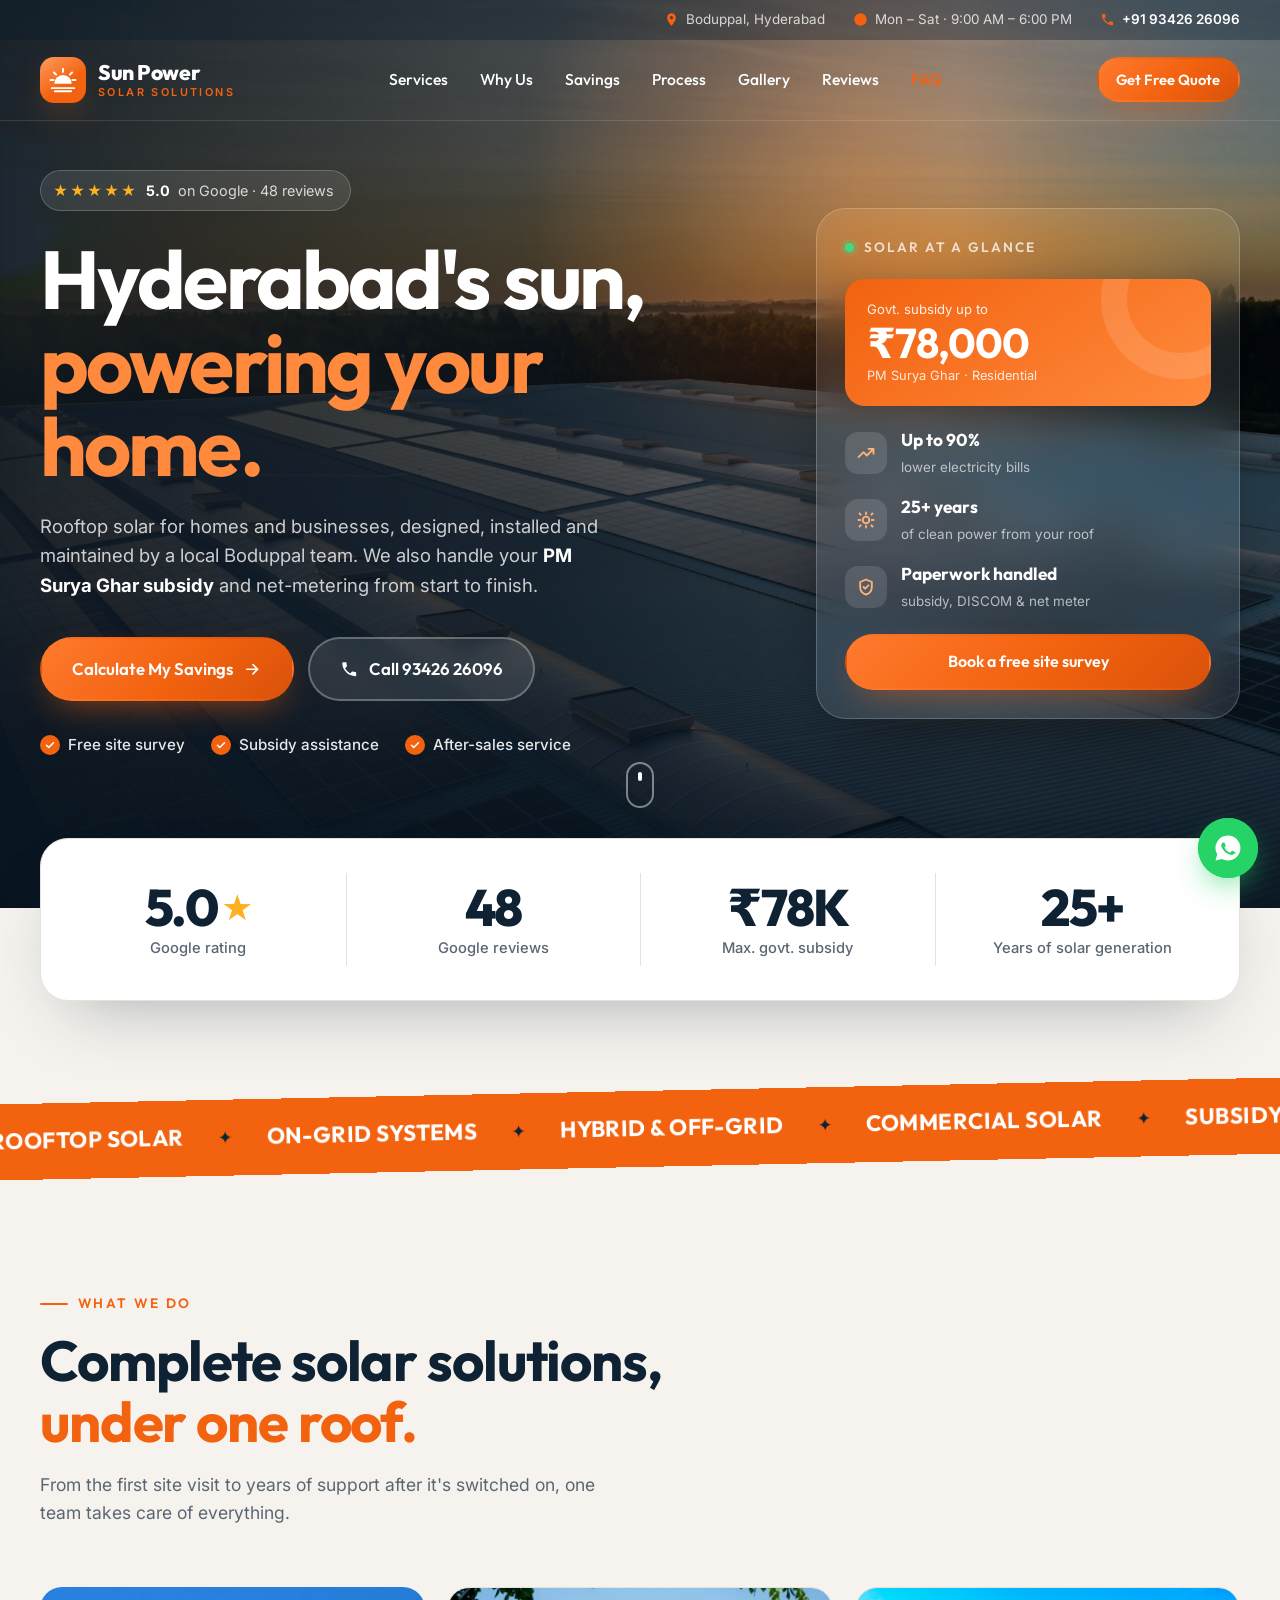
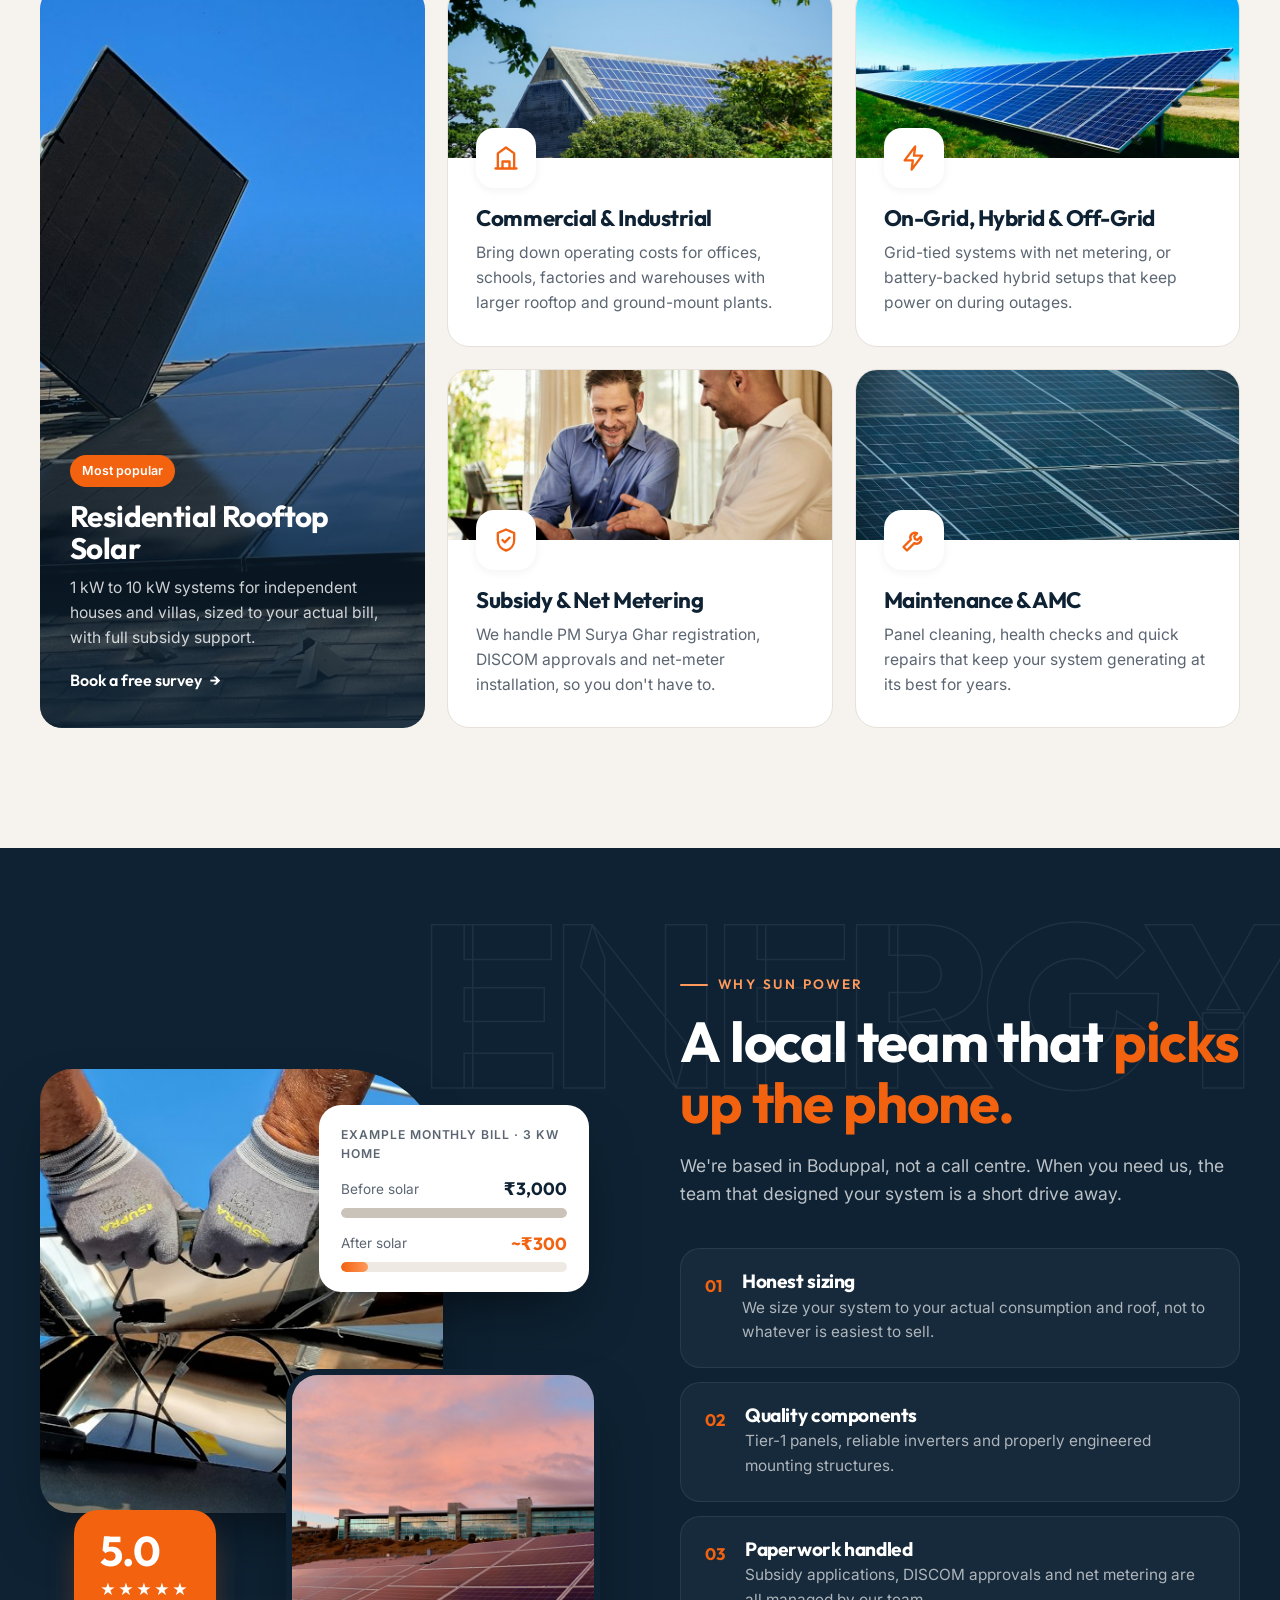
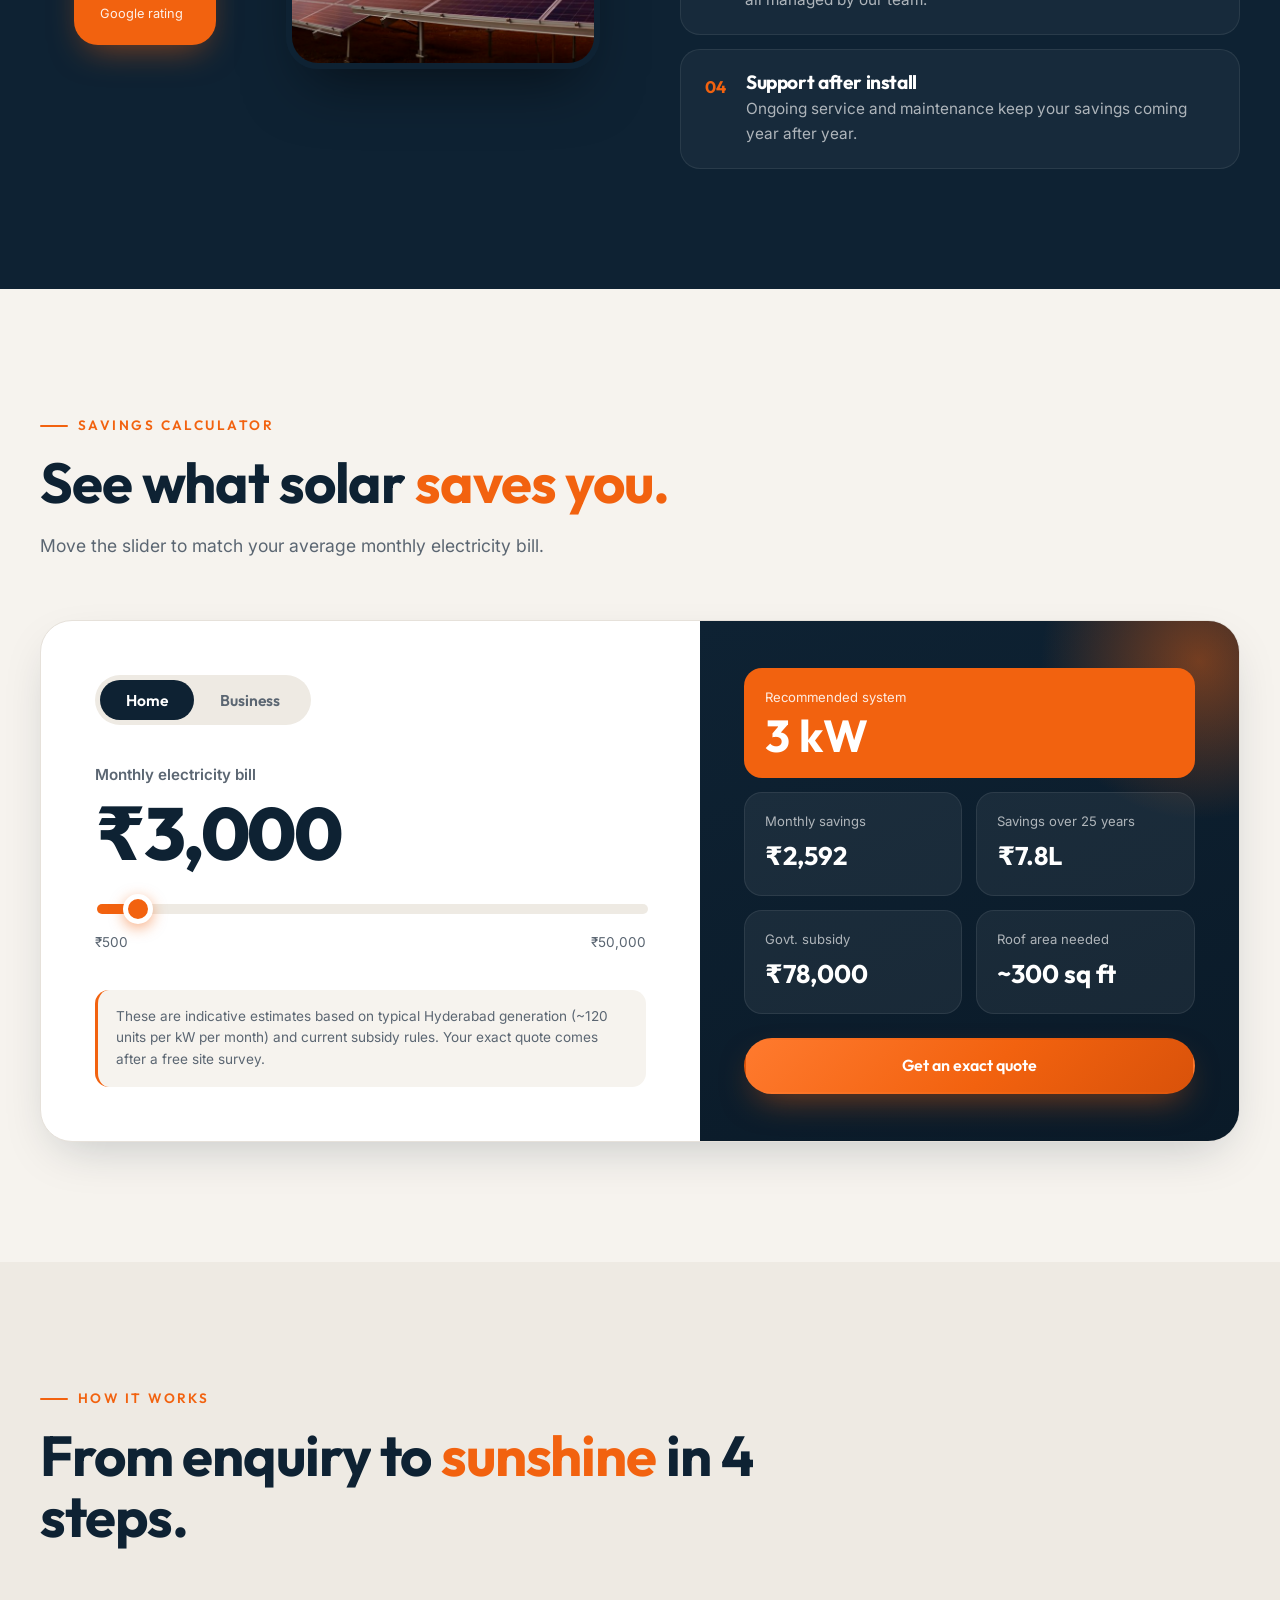
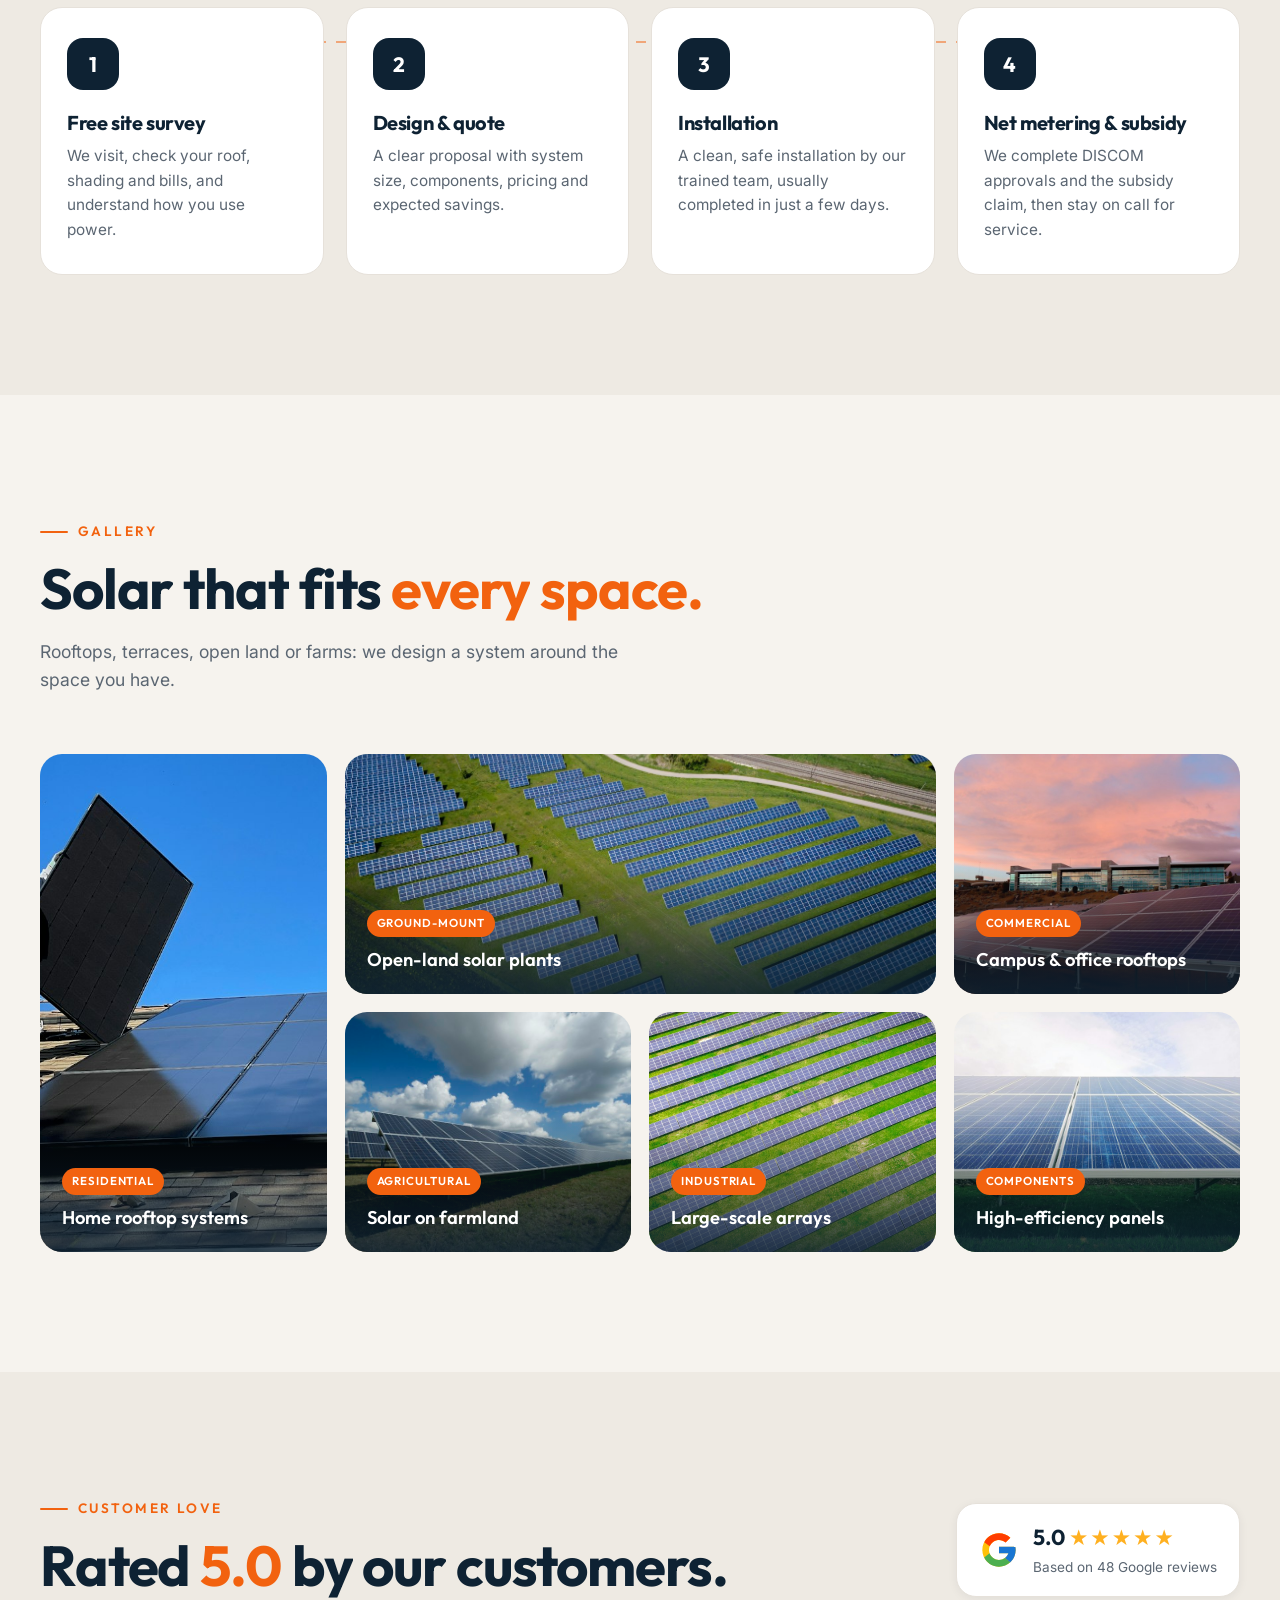
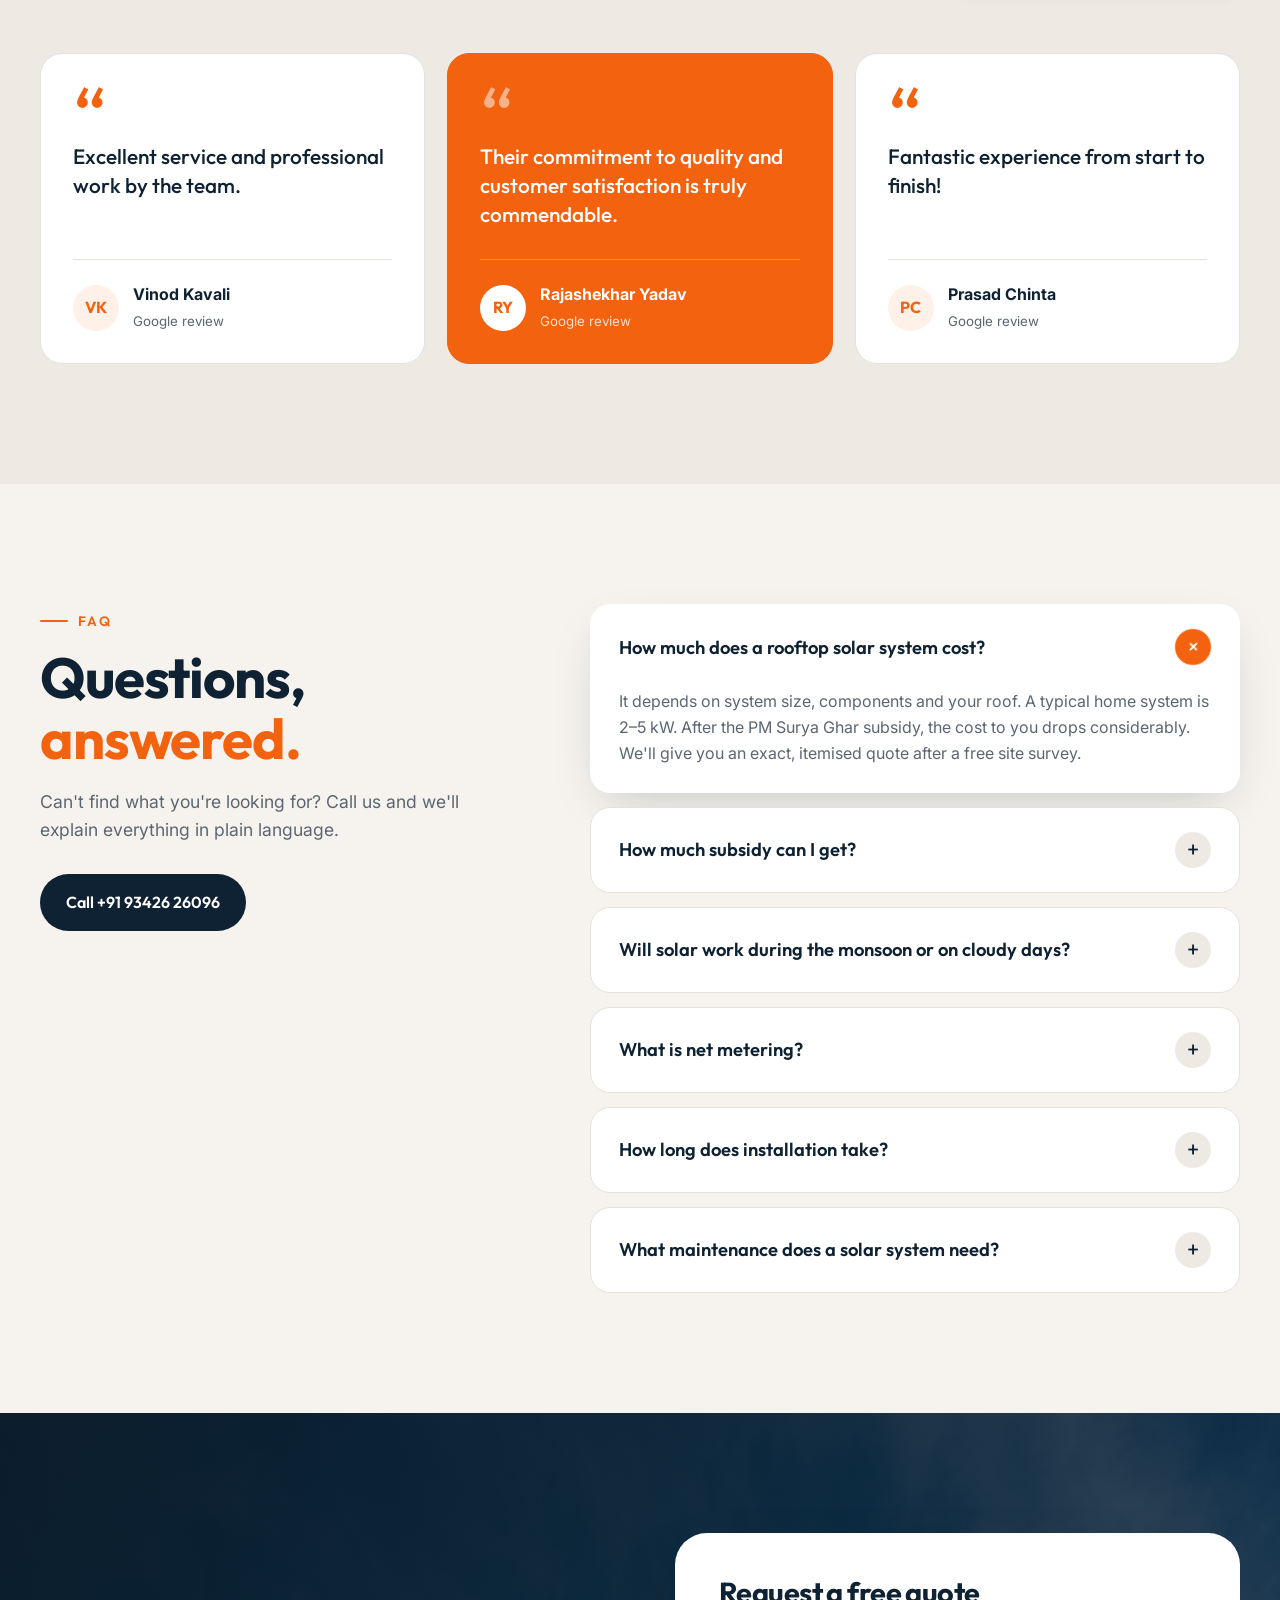
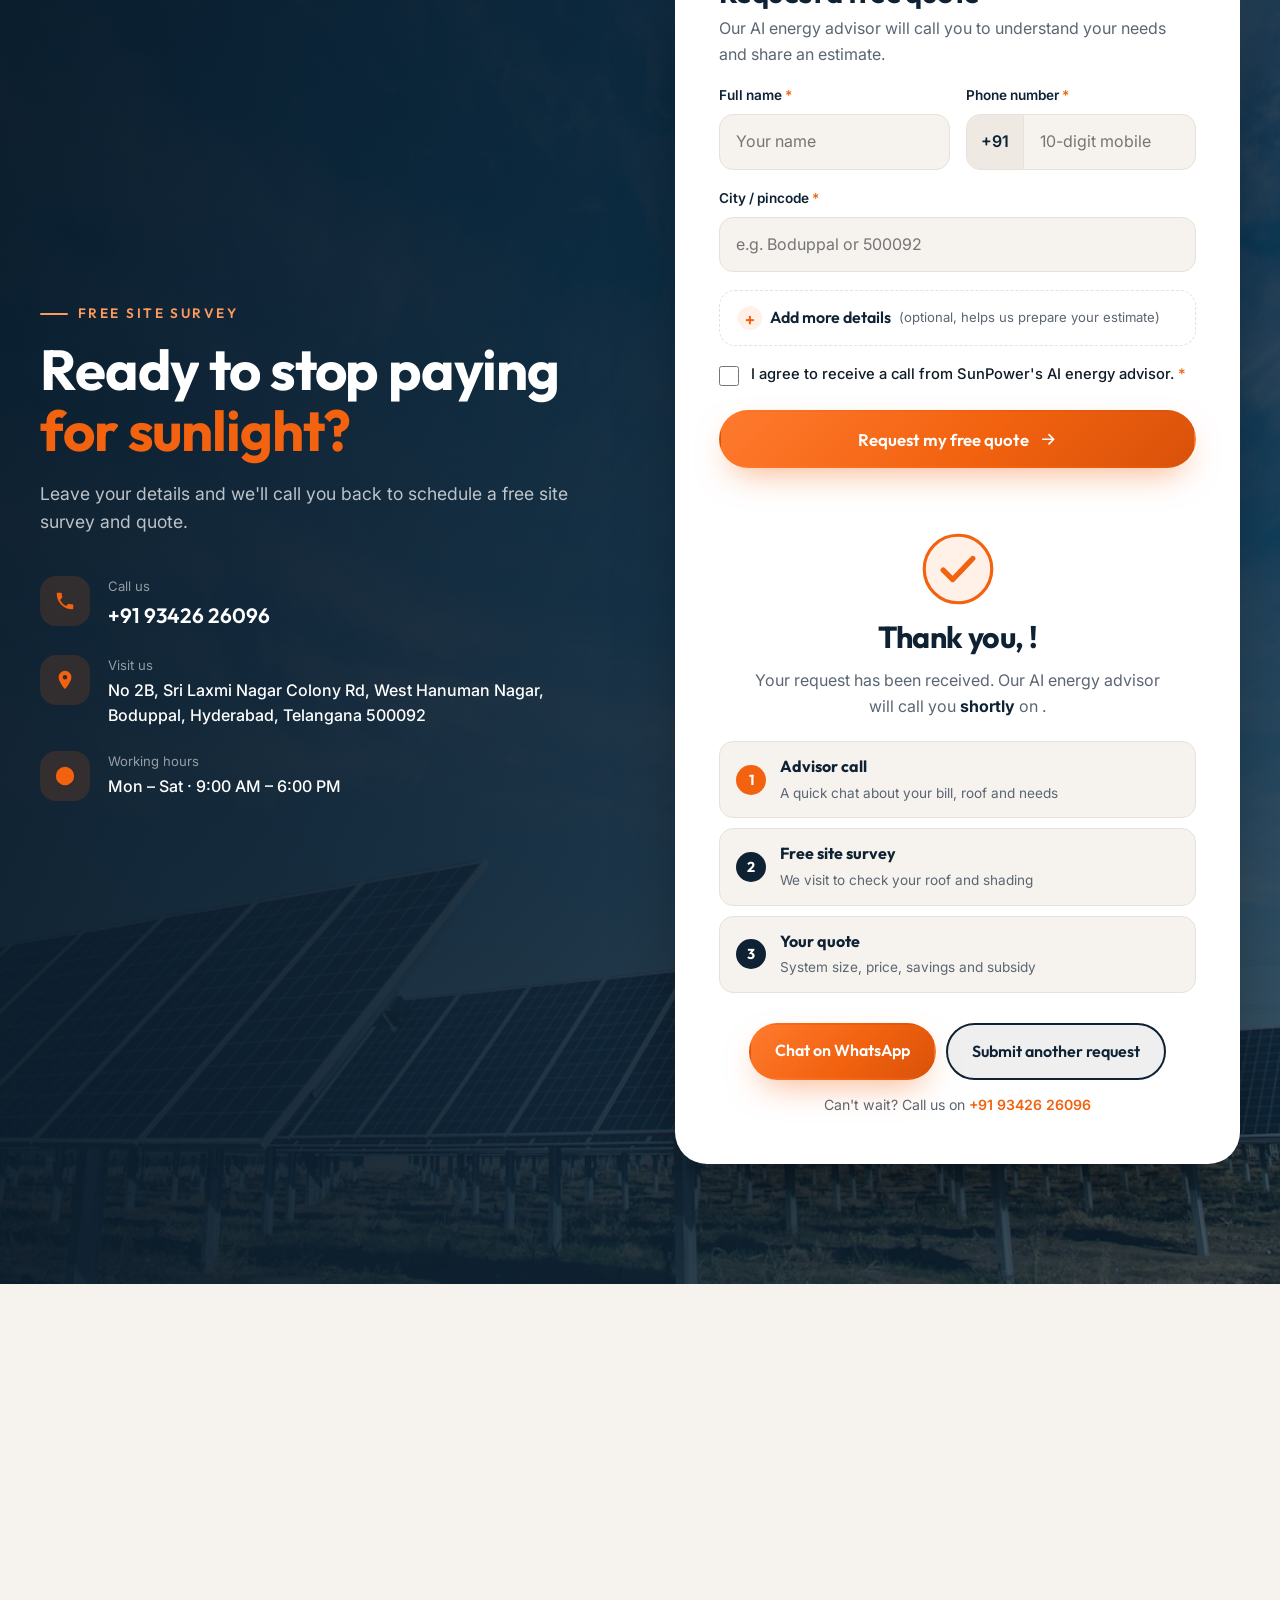
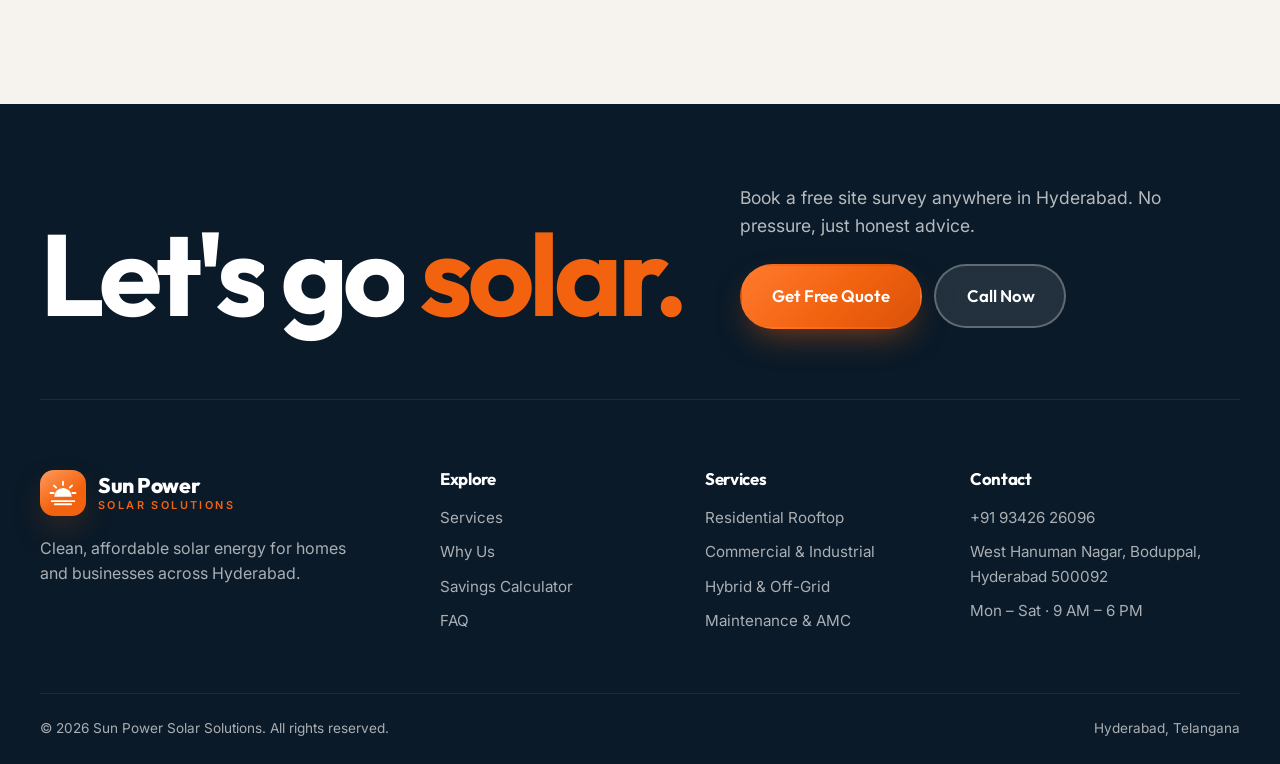
==== index.html @ 76705b3f "Sun Power Solar: website, CRM and AI calling system - Website for Sun Power Solar Solutions with sav" ====
<!doctype html>
<html lang="en">
<head>
  <meta charset="utf-8">
  <meta name="viewport" content="width=device-width, initial-scale=1">
  <title>Sun Power Solar Solutions | Rooftop Solar in Hyderabad</title>
  <meta name="description" content="Sun Power Solar Solutions, Boduppal, Hyderabad. Rooftop solar for homes and businesses, PM Surya Ghar subsidy assistance, installation and maintenance. Rated 5.0 on Google.">
  <meta name="theme-color" content="#0E2233">
  <link rel="icon" href="data:image/svg+xml,%3Csvg xmlns='http://www.w3.org/2000/svg' viewBox='0 0 64 64'%3E%3Crect width='64' height='64' rx='14' fill='%23F2620F'/%3E%3Cpath d='M14 40a18 18 0 0 1 36 0z' fill='%23fff'/%3E%3Cpath d='M10 46h44' stroke='%23fff' stroke-width='4' stroke-linecap='round'/%3E%3C/svg%3E">
  <link rel="preconnect" href="https://fonts.googleapis.com">
  <link rel="preconnect" href="https://fonts.gstatic.com" crossorigin>
  <link href="https://fonts.googleapis.com/css2?family=Outfit:wght@300;400;500;600;700;800&family=Inter:wght@400;500;600&display=swap" rel="stylesheet">
  <link rel="stylesheet" href="styles.css?v=2">
</head>
<body>

  <!-- Preloader -->
  <div class="preloader" id="preloader" aria-hidden="true">
    <div class="preloader__sun"><span></span></div>
    <div class="preloader__word">Sun Power</div>
  </div>
  <div class="progress" id="progress" aria-hidden="true"></div>

  <div class="site-header is-top" id="header">
    <!-- Top bar -->
    <div class="topbar">
      <div class="container topbar__inner">
        <span class="topbar__item">
          <svg viewBox="0 0 24 24" aria-hidden="true"><path d="M12 2a7 7 0 0 0-7 7c0 5.2 7 13 7 13s7-7.8 7-13a7 7 0 0 0-7-7zm0 9.5A2.5 2.5 0 1 1 12 6.5a2.5 2.5 0 0 1 0 5z"/></svg>
          Boduppal, Hyderabad
        </span>
        <span class="topbar__item">
          <svg viewBox="0 0 24 24" aria-hidden="true"><path d="M12 2a10 10 0 1 0 0 20 10 10 0 0 0 0-20zm1 10.4V6h-2v7.6l5.2 3.1 1-1.7z"/></svg>
          Mon – Sat · 9:00 AM – 6:00 PM
        </span>
        <a class="topbar__item topbar__phone" href="tel:+919342626096">
          <svg viewBox="0 0 24 24" aria-hidden="true"><path d="M6.6 10.8a15.1 15.1 0 0 0 6.6 6.6l2.2-2.2a1 1 0 0 1 1-.25 11.4 11.4 0 0 0 3.6.57 1 1 0 0 1 1 1V20a1 1 0 0 1-1 1A17 17 0 0 1 3 4a1 1 0 0 1 1-1h3.5a1 1 0 0 1 1 1c0 1.25.2 2.45.57 3.57a1 1 0 0 1-.25 1z"/></svg>
          +91 93426 26096
        </a>
      </div>
    </div>

    <!-- Header -->
    <header class="header">
      <div class="container header__inner">
        <a href="#home" class="logo" aria-label="Sun Power Solar Solutions home">
          <span class="logo__mark">
            <svg viewBox="0 0 48 48" aria-hidden="true">
              <path d="M10 30a14 14 0 0 1 28 0z" fill="currentColor"/>
              <g stroke="currentColor" stroke-width="3" stroke-linecap="round">
                <path d="M24 6v5M9.5 12l3.5 3.5M38.5 12 35 15.5M4 24h5M39 24h5"/>
                <path d="M6 37h36M11 42h26"/>
              </g>
            </svg>
          </span>
          <span class="logo__text">
            <strong>Sun Power</strong>
            <small>Solar Solutions</small>
          </span>
        </a>

        <nav class="nav" id="nav" aria-label="Primary">
          <a href="#services">Services</a>
          <a href="#why">Why Us</a>
          <a href="#calculator">Savings</a>
          <a href="#process">Process</a>
          <a href="#gallery">Gallery</a>
          <a href="#reviews">Reviews</a>
          <a href="#faq">FAQ</a>
          <a href="#contact" class="nav__cta-mobile btn btn--primary">Get Free Quote</a>
        </nav>

        <div class="header__actions">
          <a href="#contact" class="btn btn--primary btn--sm">Get Free Quote</a>
          <button class="menu-toggle" id="menuToggle" aria-label="Open menu" aria-expanded="false" aria-controls="nav">
            <span></span><span></span><span></span>
          </button>
        </div>
      </div>
    </header>
  </div>

  <main>

    <!-- Hero -->
    <section class="hero" id="home">
      <div class="hero__media" aria-hidden="true">
        <img src="images/hero-wide.jpg" alt="" data-parallax="0.25">
      </div>
      <div class="hero__shade" aria-hidden="true"></div>
      <div class="hero__glow" aria-hidden="true"></div>

      <div class="container hero__grid">
        <div class="hero__copy">
          <a href="#reviews" class="rating-pill rating-pill--glass reveal">
            <span class="stars" aria-hidden="true">★★★★★</span>
            <strong>5.0</strong> on Google · 48 reviews
          </a>
          <h1 class="hero__title" data-split>
            Hyderabad's sun,<br>
            <span class="accent">powering your home.</span>
          </h1>
          <p class="hero__lead reveal">
            Rooftop solar for homes and businesses, designed, installed and maintained by a local Boduppal team.
            We also handle your <strong>PM Surya Ghar subsidy</strong> and net-metering from start to finish.
          </p>
          <div class="hero__ctas reveal">
            <a href="#calculator" class="btn btn--primary btn--lg">
              Calculate My Savings
              <svg viewBox="0 0 24 24" aria-hidden="true"><path d="M5 12h14M13 6l6 6-6 6"/></svg>
            </a>
            <a href="tel:+919342626096" class="btn btn--glass btn--lg">
              <svg viewBox="0 0 24 24" aria-hidden="true" class="fill"><path d="M6.6 10.8a15.1 15.1 0 0 0 6.6 6.6l2.2-2.2a1 1 0 0 1 1-.25 11.4 11.4 0 0 0 3.6.57 1 1 0 0 1 1 1V20a1 1 0 0 1-1 1A17 17 0 0 1 3 4a1 1 0 0 1 1-1h3.5a1 1 0 0 1 1 1c0 1.25.2 2.45.57 3.57a1 1 0 0 1-.25 1z"/></svg>
              Call 93426 26096
            </a>
          </div>
          <ul class="hero__ticks reveal">
            <li>Free site survey</li>
            <li>Subsidy assistance</li>
            <li>After-sales service</li>
          </ul>
        </div>

        <aside class="hero-card reveal" aria-label="Solar at a glance">
          <div class="hero-card__head">
            <span class="hero-card__dot"></span>
            Solar at a glance
          </div>
          <div class="hero-card__big">
            <small>Govt. subsidy up to</small>
            <strong>₹78,000</strong>
            <span>PM Surya Ghar · Residential</span>
          </div>
          <ul class="hero-card__rows">
            <li>
              <span class="hero-card__icon"><svg viewBox="0 0 24 24" aria-hidden="true"><path d="M3 17l6-6 4 4 8-8M15 7h6v6"/></svg></span>
              <div><strong>Up to 90%</strong><small>lower electricity bills</small></div>
            </li>
            <li>
              <span class="hero-card__icon"><svg viewBox="0 0 24 24" aria-hidden="true"><path d="M12 3v2M12 19v2M4.2 4.2l1.4 1.4M18.4 18.4l1.4 1.4M3 12h2M19 12h2M4.2 19.8l1.4-1.4M18.4 5.6l1.4-1.4"/><circle cx="12" cy="12" r="4"/></svg></span>
              <div><strong>25+ years</strong><small>of clean power from your roof</small></div>
            </li>
            <li>
              <span class="hero-card__icon"><svg viewBox="0 0 24 24" aria-hidden="true"><path d="M9 12l2 2 4-4M12 3l7 3v6c0 4.5-3 8-7 9-4-1-7-4.5-7-9V6z"/></svg></span>
              <div><strong>Paperwork handled</strong><small>subsidy, DISCOM &amp; net meter</small></div>
            </li>
          </ul>
          <a href="#contact" class="btn btn--primary btn--block">Book a free site survey</a>
        </aside>
      </div>

      <a href="#stats" class="hero__scroll" aria-label="Scroll down"><span></span></a>
    </section>

    <!-- Stats -->
    <section class="stats" id="stats">
      <div class="container">
        <div class="stats__card reveal">
          <div class="stat">
            <strong><span data-count="5" data-decimals="1">5.0</span><em>★</em></strong>
            <small>Google rating</small>
          </div>
          <div class="stat">
            <strong><span data-count="48">48</span></strong>
            <small>Google reviews</small>
          </div>
          <div class="stat">
            <strong>₹<span data-count="78">78</span>K</strong>
            <small>Max. govt. subsidy</small>
          </div>
          <div class="stat">
            <strong><span data-count="25">25</span>+</strong>
            <small>Years of solar generation</small>
          </div>
        </div>
      </div>
    </section>

    <!-- Marquee -->
    <div class="marquee" aria-hidden="true">
      <div class="marquee__track">
        <span>Rooftop Solar</span><i>✦</i><span>On-Grid Systems</span><i>✦</i><span>Hybrid &amp; Off-Grid</span><i>✦</i><span>Commercial Solar</span><i>✦</i><span>Subsidy Assistance</span><i>✦</i><span>Net Metering</span><i>✦</i><span>Maintenance &amp; AMC</span><i>✦</i>
        <span>Rooftop Solar</span><i>✦</i><span>On-Grid Systems</span><i>✦</i><span>Hybrid &amp; Off-Grid</span><i>✦</i><span>Commercial Solar</span><i>✦</i><span>Subsidy Assistance</span><i>✦</i><span>Net Metering</span><i>✦</i><span>Maintenance &amp; AMC</span><i>✦</i>
      </div>
    </div>

    <!-- Services -->
    <section class="section" id="services">
      <div class="container">
        <div class="section-head reveal">
          <span class="eyebrow">What we do</span>
          <h2 class="section-title">Complete solar solutions,<br><span class="accent">under one roof.</span></h2>
          <p class="section-lead">From the first site visit to years of support after it's switched on, one team takes care of everything.</p>
        </div>

        <div class="services">
          <article class="service service--feature reveal">
            <img src="images/residential-install.jpg" alt="Technician installing a solar panel on a home rooftop" loading="lazy">
            <div class="service__overlay">
              <span class="service__tag">Most popular</span>
              <h3>Residential Rooftop Solar</h3>
              <p>1 kW to 10 kW systems for independent houses and villas, sized to your actual bill, with full subsidy support.</p>
              <a href="#contact" class="link-arrow link-arrow--light">Book a free survey</a>
            </div>
          </article>

          <article class="service service--img reveal">
            <div class="service__media"><img src="images/commercial-roof.jpg" alt="Building with a solar panel roof" loading="lazy"></div>
            <div class="service__body">
              <div class="service__icon">
                <svg viewBox="0 0 24 24" aria-hidden="true"><path d="M3 21h18M5 21V8l7-5 7 5v13M9 21v-6h6v6"/></svg>
              </div>
              <h3>Commercial &amp; Industrial</h3>
              <p>Bring down operating costs for offices, schools, factories and warehouses with larger rooftop and ground-mount plants.</p>
            </div>
          </article>

          <article class="service service--img reveal">
            <div class="service__media"><img src="images/panels-blue-sky.jpg" alt="Solar panels under a clear blue sky" loading="lazy"></div>
            <div class="service__body">
              <div class="service__icon">
                <svg viewBox="0 0 24 24" aria-hidden="true"><path d="M13 2 4 14h7l-1 8 9-12h-7z"/></svg>
              </div>
              <h3>On-Grid, Hybrid &amp; Off-Grid</h3>
              <p>Grid-tied systems with net metering, or battery-backed hybrid setups that keep power on during outages.</p>
            </div>
          </article>

          <article class="service service--img reveal">
            <div class="service__media"><img src="images/consultation.jpg" alt="Solar consultant explaining a proposal to a customer" loading="lazy"></div>
            <div class="service__body">
              <div class="service__icon">
                <svg viewBox="0 0 24 24" aria-hidden="true"><path d="M9 12l2 2 4-4M12 3l7 3v6c0 4.5-3 8-7 9-4-1-7-4.5-7-9V6z"/></svg>
              </div>
              <h3>Subsidy &amp; Net Metering</h3>
              <p>We handle PM Surya Ghar registration, DISCOM approvals and net-meter installation, so you don't have to.</p>
            </div>
          </article>

          <article class="service service--img reveal">
            <div class="service__media"><img src="images/panel-closeup.jpg" alt="Close-up of clean solar panels" loading="lazy"></div>
            <div class="service__body">
              <div class="service__icon">
                <svg viewBox="0 0 24 24" aria-hidden="true"><path d="M14.7 6.3a4 4 0 0 0-5.4 5.4L3 18l3 3 6.3-6.3a4 4 0 0 0 5.4-5.4l-2.5 2.5-2.4-.6-.6-2.4z"/></svg>
              </div>
              <h3>Maintenance &amp; AMC</h3>
              <p>Panel cleaning, health checks and quick repairs that keep your system generating at its best for years.</p>
            </div>
          </article>
        </div>
      </div>
    </section>

    <!-- Why us -->
    <section class="section section--dark" id="why">
      <div class="why__bgword" aria-hidden="true">ENERGY</div>
      <div class="container why">
        <div class="why__media reveal">
          <div class="why__img why__img--a">
            <img src="images/technician-wiring.jpg" alt="Technician wiring a solar panel" loading="lazy">
          </div>
          <div class="why__img why__img--b">
            <img src="images/commercial-sunset.jpg" alt="Solar installation at sunset" loading="lazy">
          </div>
          <div class="why__badge">
            <strong>5.0</strong>
            <span class="stars" aria-hidden="true">★★★★★</span>
            <small>Google rating</small>
          </div>
          <div class="bill-card">
            <span class="bill-card__title">Example monthly bill · 3 kW home</span>
            <div class="bill-card__row">
              <span>Before solar</span>
              <div class="bill-card__bar"><i style="--w:100%"></i></div>
              <strong>₹3,000</strong>
            </div>
            <div class="bill-card__row bill-card__row--after">
              <span>After solar</span>
              <div class="bill-card__bar"><i style="--w:12%"></i></div>
              <strong>~₹300</strong>
            </div>
          </div>
        </div>

        <div class="why__copy">
          <span class="eyebrow eyebrow--light reveal">Why Sun Power</span>
          <h2 class="section-title section-title--light reveal">A local team that <span class="accent">picks up the phone.</span></h2>
          <p class="section-lead section-lead--light reveal">We're based in Boduppal, not a call centre. When you need us, the team that designed your system is a short drive away.</p>

          <ul class="why__list">
            <li class="reveal">
              <span class="why__num">01</span>
              <div>
                <h3>Honest sizing</h3>
                <p>We size your system to your actual consumption and roof, not to whatever is easiest to sell.</p>
              </div>
            </li>
            <li class="reveal">
              <span class="why__num">02</span>
              <div>
                <h3>Quality components</h3>
                <p>Tier-1 panels, reliable inverters and properly engineered mounting structures.</p>
              </div>
            </li>
            <li class="reveal">
              <span class="why__num">03</span>
              <div>
                <h3>Paperwork handled</h3>
                <p>Subsidy applications, DISCOM approvals and net metering are all managed by our team.</p>
              </div>
            </li>
            <li class="reveal">
              <span class="why__num">04</span>
              <div>
                <h3>Support after install</h3>
                <p>Ongoing service and maintenance keep your savings coming year after year.</p>
              </div>
            </li>
          </ul>
        </div>
      </div>
    </section>

    <!-- Calculator -->
    <section class="section" id="calculator">
      <div class="container">
        <div class="section-head reveal">
          <span class="eyebrow">Savings calculator</span>
          <h2 class="section-title">See what solar <span class="accent">saves you.</span></h2>
          <p class="section-lead">Move the slider to match your average monthly electricity bill.</p>
        </div>

        <div class="calc reveal">
          <div class="calc__inputs">
            <div class="calc__type" role="tablist" aria-label="Property type">
              <button class="is-active" data-type="home" role="tab" aria-selected="true">Home</button>
              <button data-type="business" role="tab" aria-selected="false">Business</button>
            </div>

            <label class="calc__label" for="billRange">Monthly electricity bill</label>
            <div class="calc__bill">₹<span id="billValue">3,000</span></div>
            <input type="range" id="billRange" min="500" max="50000" step="500" value="3000">
            <div class="calc__scale"><span>₹500</span><span>₹50,000</span></div>

            <p class="calc__disclaimer">
              These are indicative estimates based on typical Hyderabad generation (~120 units per kW per month) and current subsidy rules.
              Your exact quote comes after a free site survey.
            </p>
          </div>

          <div class="calc__results">
            <div class="result result--main">
              <span>Recommended system</span>
              <strong><span id="rSize">3</span> kW</strong>
            </div>
            <div class="result">
              <span>Monthly savings</span>
              <strong>₹<span id="rMonthly">2,700</span></strong>
            </div>
            <div class="result">
              <span>Savings over 25 years</span>
              <strong>₹<span id="rLife">8.1L</span></strong>
            </div>
            <div class="result" id="subsidyBox">
              <span>Govt. subsidy</span>
              <strong>₹<span id="rSubsidy">78,000</span></strong>
            </div>
            <div class="result">
              <span>Roof area needed</span>
              <strong>~<span id="rArea">300</span> sq ft</strong>
            </div>
            <a href="#contact" class="btn btn--primary btn--block" id="calcCta">Get an exact quote</a>
          </div>
        </div>
      </div>
    </section>

    <!-- Process -->
    <section class="section section--tint" id="process">
      <div class="container">
        <div class="section-head reveal">
          <span class="eyebrow">How it works</span>
          <h2 class="section-title">From enquiry to <span class="accent">sunshine</span> in 4 steps.</h2>
        </div>

        <ol class="steps">
          <li class="step reveal">
            <span class="step__num">1</span>
            <h3>Free site survey</h3>
            <p>We visit, check your roof, shading and bills, and understand how you use power.</p>
          </li>
          <li class="step reveal">
            <span class="step__num">2</span>
            <h3>Design &amp; quote</h3>
            <p>A clear proposal with system size, components, pricing and expected savings.</p>
          </li>
          <li class="step reveal">
            <span class="step__num">3</span>
            <h3>Installation</h3>
            <p>A clean, safe installation by our trained team, usually completed in just a few days.</p>
          </li>
          <li class="step reveal">
            <span class="step__num">4</span>
            <h3>Net metering &amp; subsidy</h3>
            <p>We complete DISCOM approvals and the subsidy claim, then stay on call for service.</p>
          </li>
        </ol>
      </div>
    </section>

    <!-- Gallery -->
    <section class="section" id="gallery">
      <div class="container">
        <div class="section-head reveal">
          <span class="eyebrow">Gallery</span>
          <h2 class="section-title">Solar that fits <span class="accent">every space.</span></h2>
          <p class="section-lead">Rooftops, terraces, open land or farms: we design a system around the space you have.</p>
        </div>

        <div class="gallery">
          <figure class="gallery__item gallery__item--tall reveal">
            <img src="images/residential-install.jpg" alt="Installer fitting a panel on a residential roof" loading="lazy">
            <figcaption><span>Residential</span>Home rooftop systems</figcaption>
          </figure>
          <figure class="gallery__item gallery__item--wide reveal">
            <img src="images/ground-mount-aerial.jpg" alt="Aerial view of a large ground-mounted solar plant" loading="lazy">
            <figcaption><span>Ground-mount</span>Open-land solar plants</figcaption>
          </figure>
          <figure class="gallery__item reveal">
            <img src="images/commercial-sunset.jpg" alt="Solar installation at a commercial campus at sunset" loading="lazy">
            <figcaption><span>Commercial</span>Campus &amp; office rooftops</figcaption>
          </figure>
          <figure class="gallery__item reveal">
            <img src="images/farmland-solar.jpg" alt="Rows of solar panels on farmland" loading="lazy">
            <figcaption><span>Agricultural</span>Solar on farmland</figcaption>
          </figure>
          <figure class="gallery__item reveal">
            <img src="images/industrial-arrays.jpg" alt="Aerial view of long rows of solar panels" loading="lazy">
            <figcaption><span>Industrial</span>Large-scale arrays</figcaption>
          </figure>
          <figure class="gallery__item reveal">
            <img src="images/high-efficiency-panels.jpg" alt="Close-up of high-efficiency solar panels" loading="lazy">
            <figcaption><span>Components</span>High-efficiency panels</figcaption>
          </figure>
        </div>
      </div>
    </section>

    <!-- Reviews -->
    <section class="section section--tint" id="reviews">
      <div class="container">
        <div class="reviews-head reveal">
          <div>
            <span class="eyebrow">Customer love</span>
            <h2 class="section-title">Rated <span class="accent">5.0</span> by our customers.</h2>
          </div>
          <div class="google-score">
            <svg viewBox="0 0 48 48" aria-hidden="true" class="google-g"><path fill="#FFC107" d="M43.6 20.5H42V20H24v8h11.3C33.7 32.7 29.2 36 24 36c-6.6 0-12-5.4-12-12s5.4-12 12-12c3 0 5.8 1.1 7.9 3l5.7-5.7C34 6.1 29.3 4 24 4 12.9 4 4 12.9 4 24s8.9 20 20 20 20-8.9 20-20c0-1.3-.1-2.4-.4-3.5z"/><path fill="#FF3D00" d="m6.3 14.7 6.6 4.8C14.7 15.1 19 12 24 12c3 0 5.8 1.1 7.9 3l5.7-5.7C34 6.1 29.3 4 24 4 16.3 4 9.7 8.3 6.3 14.7z"/><path fill="#4CAF50" d="M24 44c5.2 0 9.9-2 13.4-5.2l-6.2-5.2C29.2 35.1 26.7 36 24 36c-5.2 0-9.6-3.3-11.3-8l-6.5 5C9.5 39.6 16.2 44 24 44z"/><path fill="#1976D2" d="M43.6 20.5H42V20H24v8h11.3c-.8 2.2-2.2 4.2-4.1 5.6l6.2 5.2C37 39.2 44 34 44 24c0-1.3-.1-2.4-.4-3.5z"/></svg>
            <div>
              <strong>5.0 <span class="stars">★★★★★</span></strong>
              <small>Based on 48 Google reviews</small>
            </div>
          </div>
        </div>

        <div class="reviews">
          <figure class="review reveal">
            <span class="review__quote" aria-hidden="true">“</span>
            <blockquote>Excellent service and professional work by the team.</blockquote>
            <figcaption>
              <span class="avatar">VK</span>
              <span><strong>Vinod Kavali</strong><small>Google review</small></span>
            </figcaption>
          </figure>
          <figure class="review review--accent reveal">
            <span class="review__quote" aria-hidden="true">“</span>
            <blockquote>Their commitment to quality and customer satisfaction is truly commendable.</blockquote>
            <figcaption>
              <span class="avatar">RY</span>
              <span><strong>Rajashekhar Yadav</strong><small>Google review</small></span>
            </figcaption>
          </figure>
          <figure class="review reveal">
            <span class="review__quote" aria-hidden="true">“</span>
            <blockquote>Fantastic experience from start to finish!</blockquote>
            <figcaption>
              <span class="avatar">PC</span>
              <span><strong>Prasad Chinta</strong><small>Google review</small></span>
            </figcaption>
          </figure>
        </div>
      </div>
    </section>

    <!-- FAQ -->
    <section class="section" id="faq">
      <div class="container faq">
        <div class="faq__intro reveal">
          <span class="eyebrow">FAQ</span>
          <h2 class="section-title">Questions, <span class="accent">answered.</span></h2>
          <p class="section-lead">Can't find what you're looking for? Call us and we'll explain everything in plain language.</p>
          <a href="tel:+919342626096" class="btn btn--dark">Call +91 93426 26096</a>
        </div>

        <div class="faq__list">
          <details class="reveal" open>
            <summary>How much does a rooftop solar system cost?</summary>
            <p>It depends on system size, components and your roof. A typical home system is 2–5 kW. After the PM Surya Ghar subsidy, the cost to you drops considerably. We'll give you an exact, itemised quote after a free site survey.</p>
          </details>
          <details class="reveal">
            <summary>How much subsidy can I get?</summary>
            <p>Under PM Surya Ghar Muft Bijli Yojana, residential homes can get ₹30,000 per kW for the first 2 kW and ₹18,000 for the 3rd kW, up to a maximum of ₹78,000. We handle the application for you.</p>
          </details>
          <details class="reveal">
            <summary>Will solar work during the monsoon or on cloudy days?</summary>
            <p>Yes. Panels still generate on cloudy days, just less than in full sun. Hyderabad gets strong sunshine for most of the year, so your annual savings stay high.</p>
          </details>
          <details class="reveal">
            <summary>What is net metering?</summary>
            <p>Net metering lets you export extra solar power to the grid and get credit for it on your bill. We arrange the bi-directional meter and DISCOM approvals.</p>
          </details>
          <details class="reveal">
            <summary>How long does installation take?</summary>
            <p>Most home installations are finished within a few days of the material reaching your site. Approvals and net-meter installation follow DISCOM timelines, and we track them for you.</p>
          </details>
          <details class="reveal">
            <summary>What maintenance does a solar system need?</summary>
            <p>Very little. Clean the panels regularly to remove dust and get an occasional health check. We offer maintenance plans so you never have to think about it.</p>
          </details>
        </div>
      </div>
    </section>

    <!-- Contact / CTA -->
    <section class="cta" id="contact">
      <div class="cta__bg" aria-hidden="true"></div>
      <div class="container cta__grid">
        <div class="cta__copy reveal">
          <span class="eyebrow eyebrow--light">Free site survey</span>
          <h2 class="section-title section-title--light">Ready to stop paying <span class="accent">for sunlight?</span></h2>
          <p class="section-lead section-lead--light">Leave your details and we'll call you back to schedule a free site survey and quote.</p>

          <ul class="contact-list">
            <li>
              <span class="contact-list__icon"><svg viewBox="0 0 24 24" aria-hidden="true"><path d="M6.6 10.8a15.1 15.1 0 0 0 6.6 6.6l2.2-2.2a1 1 0 0 1 1-.25 11.4 11.4 0 0 0 3.6.57 1 1 0 0 1 1 1V20a1 1 0 0 1-1 1A17 17 0 0 1 3 4a1 1 0 0 1 1-1h3.5a1 1 0 0 1 1 1c0 1.25.2 2.45.57 3.57a1 1 0 0 1-.25 1z"/></svg></span>
              <div><small>Call us</small><a href="tel:+919342626096">+91 93426 26096</a></div>
            </li>
            <li>
              <span class="contact-list__icon"><svg viewBox="0 0 24 24" aria-hidden="true"><path d="M12 2a7 7 0 0 0-7 7c0 5.2 7 13 7 13s7-7.8 7-13a7 7 0 0 0-7-7zm0 9.5A2.5 2.5 0 1 1 12 6.5a2.5 2.5 0 0 1 0 5z"/></svg></span>
              <div><small>Visit us</small><span>No 2B, Sri Laxmi Nagar Colony Rd, West Hanuman Nagar, Boduppal, Hyderabad, Telangana 500092</span></div>
            </li>
            <li>
              <span class="contact-list__icon"><svg viewBox="0 0 24 24" aria-hidden="true"><path d="M12 2a10 10 0 1 0 0 20 10 10 0 0 0 0-20zm1 10.4V6h-2v7.6l5.2 3.1 1-1.7z"/></svg></span>
              <div><small>Working hours</small><span>Mon – Sat · 9:00 AM – 6:00 PM</span></div>
            </li>
          </ul>
        </div>

        <form class="form reveal" id="leadForm" novalidate>
          <h3>Request a free quote</h3>
          <p class="form__sub">Our AI energy advisor will call you to understand your needs and share an estimate.</p>

          <div class="form__row">
            <label>
              <span>Full name <em>*</em></span>
              <input type="text" name="name" required autocomplete="name" placeholder="Your name">
            </label>
            <label>
              <span>Phone number <em>*</em></span>
              <div class="phone-input">
                <span class="phone-input__code">+91</span>
                <input type="tel" name="phone" required autocomplete="tel-national" inputmode="numeric" placeholder="10-digit mobile">
              </div>
            </label>
          </div>

          <label>
            <span>City / pincode <em>*</em></span>
            <input type="text" name="location" required autocomplete="postal-code" placeholder="e.g. Boduppal or 500092">
          </label>

          <details class="form__more">
            <summary>Add more details <small>(optional, helps us prepare your estimate)</small></summary>
            <div class="form__more-body">
              <label>
                <span>Email</span>
                <input type="email" name="email" autocomplete="email" placeholder="For your estimate and quote PDF">
              </label>

              <fieldset class="chips">
                <legend>Property type</legend>
                <label><input type="radio" name="property" value="Home"><span>Home</span></label>
                <label><input type="radio" name="property" value="Shop"><span>Shop</span></label>
                <label><input type="radio" name="property" value="Factory"><span>Factory</span></label>
              </fieldset>

              <fieldset class="chips">
                <legend>Monthly electricity bill</legend>
                <label><input type="radio" name="bill" value="Below ₹2,000"><span>&lt; ₹2k</span></label>
                <label><input type="radio" name="bill" value="₹2,000 – ₹4,000"><span>₹2–4k</span></label>
                <label><input type="radio" name="bill" value="₹4,000 – ₹6,000"><span>₹4–6k</span></label>
                <label><input type="radio" name="bill" value="Above ₹6,000"><span>₹6k+</span></label>
              </fieldset>

              <fieldset class="chips">
                <legend>System size</legend>
                <label><input type="radio" name="size" value="1 kW"><span>1 kW</span></label>
                <label><input type="radio" name="size" value="2 kW"><span>2 kW</span></label>
                <label><input type="radio" name="size" value="3 kW"><span>3 kW</span></label>
                <label><input type="radio" name="size" value="4 kW"><span>4 kW</span></label>
                <label><input type="radio" name="size" value="5 kW"><span>5 kW</span></label>
                <label><input type="radio" name="size" value="Not sure"><span>Not sure</span></label>
              </fieldset>

              <fieldset class="chips">
                <legend>System type</legend>
                <label><input type="radio" name="system" value="On-Grid"><span>On-Grid</span></label>
                <label><input type="radio" name="system" value="Off-Grid (battery)"><span>Off-Grid (battery)</span></label>
                <label><input type="radio" name="system" value="Not sure"><span>Not sure</span></label>
              </fieldset>

              <fieldset class="chips">
                <legend>Want subsidy?</legend>
                <label><input type="radio" name="subsidy" value="Yes"><span>Yes</span></label>
                <label><input type="radio" name="subsidy" value="No"><span>No</span></label>
                <label><input type="radio" name="subsidy" value="Not sure"><span>Not sure</span></label>
              </fieldset>

              <fieldset class="chips">
                <legend>Preferred call time</legend>
                <label><input type="radio" name="callTime" value="Call me now"><span>Call me now</span></label>
                <label><input type="radio" name="callTime" value="Later today"><span>Later today</span></label>
                <label><input type="radio" name="callTime" value="Tomorrow"><span>Tomorrow</span></label>
              </fieldset>
            </div>
          </details>

          <div class="hp" aria-hidden="true">
            <input type="text" name="sp_check" tabindex="-1" autocomplete="one-time-code" aria-label="Leave empty">
          </div>

          <label class="consent">
            <input type="checkbox" name="consent" required>
            <span>I agree to receive a call from SunPower's AI energy advisor. <em>*</em></span>
          </label>

          <button type="submit" class="btn btn--primary btn--block btn--lg">
            Request my free quote
            <svg viewBox="0 0 24 24" aria-hidden="true"><path d="M5 12h14M13 6l6 6-6 6"/></svg>
          </button>
          <p class="form__note" id="formNote" role="status"></p>

          <div class="form__success" id="formSuccess" tabindex="-1" hidden>
            <svg class="tick" viewBox="0 0 72 72" aria-hidden="true">
              <circle class="tick__circle" cx="36" cy="36" r="32"/>
              <path class="tick__mark" d="M22 37l9 9 19-20"/>
            </svg>
            <h3>Thank you, <span id="successName"></span>!</h3>
            <p class="form__success-lead">Your request has been received. Our AI energy advisor will call you <strong id="successWhen">shortly</strong> on <strong id="successPhone"></strong>.</p>

            <ol class="next-steps">
              <li><span>1</span><div><strong>Advisor call</strong><small>A quick chat about your bill, roof and needs</small></div></li>
              <li><span>2</span><div><strong>Free site survey</strong><small>We visit to check your roof and shading</small></div></li>
              <li><span>3</span><div><strong>Your quote</strong><small>System size, price, savings and subsidy</small></div></li>
            </ol>

            <div class="form__success-actions">
              <a class="btn btn--primary" href="https://wa.me/919342626096" target="_blank" rel="noopener">Chat on WhatsApp</a>
              <button type="button" class="btn btn--ghost" id="formAgain">Submit another request</button>
            </div>
            <p class="form__success-note">Can't wait? Call us on <a href="tel:+919342626096">+91 93426 26096</a></p>
          </div>
        </form>
      </div>
    </section>

    <!-- Map -->
    <section class="map">
      <iframe
        title="Sun Power Solar Solutions location"
        src="https://www.google.com/maps?q=Sun+Power+Solar+Solutions,+Sri+Laxmi+Nagar+Colony+Rd,+West+Hanuman+Nagar,+Boduppal,+Hyderabad+500092&output=embed"
        loading="lazy" referrerpolicy="no-referrer-when-downgrade"></iframe>
    </section>
  </main>

  <!-- Footer -->
  <footer class="footer">
    <div class="container footer__cta">
      <h2 class="footer__big" data-split>Let's go <span class="accent">solar.</span></h2>
      <div class="footer__cta-side">
        <p>Book a free site survey anywhere in Hyderabad. No pressure, just honest advice.</p>
        <div class="footer__cta-btns">
          <a href="#contact" class="btn btn--primary btn--lg">Get Free Quote</a>
          <a href="tel:+919342626096" class="btn btn--glass btn--lg">Call Now</a>
        </div>
      </div>
    </div>
    <div class="container footer__grid">
      <div class="footer__brand">
        <a href="#home" class="logo logo--light">
          <span class="logo__mark">
            <svg viewBox="0 0 48 48" aria-hidden="true">
              <path d="M10 30a14 14 0 0 1 28 0z" fill="currentColor"/>
              <g stroke="currentColor" stroke-width="3" stroke-linecap="round">
                <path d="M24 6v5M9.5 12l3.5 3.5M38.5 12 35 15.5M4 24h5M39 24h5"/>
                <path d="M6 37h36M11 42h26"/>
              </g>
            </svg>
          </span>
          <span class="logo__text"><strong>Sun Power</strong><small>Solar Solutions</small></span>
        </a>
        <p>Clean, affordable solar energy for homes and businesses across Hyderabad.</p>
      </div>
      <div>
        <h4>Explore</h4>
        <ul>
          <li><a href="#services">Services</a></li>
          <li><a href="#why">Why Us</a></li>
          <li><a href="#calculator">Savings Calculator</a></li>
          <li><a href="#faq">FAQ</a></li>
        </ul>
      </div>
      <div>
        <h4>Services</h4>
        <ul>
          <li>Residential Rooftop</li>
          <li>Commercial &amp; Industrial</li>
          <li>Hybrid &amp; Off-Grid</li>
          <li>Maintenance &amp; AMC</li>
        </ul>
      </div>
      <div>
        <h4>Contact</h4>
        <ul>
          <li><a href="tel:+919342626096">+91 93426 26096</a></li>
          <li>West Hanuman Nagar, Boduppal,<br>Hyderabad 500092</li>
          <li>Mon – Sat · 9 AM – 6 PM</li>
        </ul>
      </div>
    </div>
    <div class="container footer__bottom">
      <span>© <span id="year">2026</span> Sun Power Solar Solutions. All rights reserved.</span>
      <span>Hyderabad, Telangana</span>
    </div>
  </footer>

  <!-- Floating WhatsApp -->
  <a class="wa-float" href="https://wa.me/919342626096?text=Hi%20Sun%20Power%20Solar%2C%20I%27m%20interested%20in%20a%20solar%20installation." target="_blank" rel="noopener" aria-label="Chat on WhatsApp">
    <svg viewBox="0 0 24 24" aria-hidden="true"><path d="M12 2a10 10 0 0 0-8.6 15.1L2 22l5-1.3A10 10 0 1 0 12 2zm5.3 14.1c-.2.6-1.3 1.2-1.8 1.3-.5 0-1 .2-3.2-.7-2.7-1.1-4.4-3.8-4.6-4-.1-.2-1.1-1.4-1.1-2.7s.7-1.9.9-2.2c.2-.3.5-.3.7-.3h.5c.2 0 .4 0 .6.5l.8 2c.1.2.1.4 0 .5l-.3.5-.4.4c-.1.2-.3.3-.1.6.2.3.8 1.3 1.7 2.1 1.1 1 2.1 1.3 2.4 1.5.3.1.5.1.6-.1l.9-1.1c.2-.3.4-.2.6-.1l1.9.9c.3.1.5.2.5.3.1.2.1.7-.1 1.4z"/></svg>
  </a>

  <script src="script.js?v=3"></script>
</body>
</html>
---- styles.css ----
/* ============ Tokens ============ */
:root {
  --orange: #F2620F;
  --orange-600: #D9520A;
  --orange-300: #FF9A5C;
  --orange-50: #FFF1E8;
  --navy: #0E2233;
  --navy-800: #0A1A28;
  --navy-700: #16324A;
  --ink: #0F1B26;
  --muted: #5B6672;
  --line: #E6E1DA;
  --cream: #F6F3EE;
  --tint: #EEEAE3;
  --white: #FFFFFF;

  --radius: 22px;
  --radius-lg: 32px;
  --shadow-sm: 0 2px 10px rgba(14, 34, 51, .06);
  --shadow: 0 18px 50px -18px rgba(14, 34, 51, .25);
  --shadow-orange: 0 14px 34px -12px rgba(242, 98, 15, .55);

  --font-head: "Outfit", system-ui, sans-serif;
  --font-body: "Inter", system-ui, sans-serif;
  --ease: cubic-bezier(.2, .7, .2, 1);
}

/* ============ Base ============ */
*, *::before, *::after { box-sizing: border-box; }
html { scroll-behavior: smooth; scroll-padding-top: 90px; overflow-x: clip; }
body {
  margin: 0;
  font-family: var(--font-body);
  color: var(--ink);
  background: var(--cream);
  line-height: 1.6;
  -webkit-font-smoothing: antialiased;
  overflow-x: hidden;
}
img { max-width: 100%; display: block; }
a { color: inherit; text-decoration: none; }
h1, h2, h3, h4 { font-family: var(--font-head); line-height: 1.08; margin: 0; letter-spacing: -0.02em; }
p { margin: 0; }
svg { width: 1.1em; height: 1.1em; flex-shrink: 0; }

.container { width: min(1200px, 100% - 40px); margin-inline: auto; }
.accent { color: var(--orange); }
.stars { color: #FFB020; letter-spacing: 2px; }

/* ============ Buttons ============ */
.btn {
  display: inline-flex; align-items: center; justify-content: center; gap: .6em;
  font-family: var(--font-head); font-weight: 600; font-size: 1rem;
  padding: .85em 1.5em; border-radius: 999px; border: 2px solid transparent;
  cursor: pointer; transition: transform .25s var(--ease), box-shadow .25s var(--ease), background .25s, color .25s;
  white-space: nowrap;
}
.btn svg { fill: none; stroke: currentColor; stroke-width: 2.2; stroke-linecap: round; stroke-linejoin: round; }
.btn svg.fill { fill: currentColor; stroke: none; }
.btn--primary { background: var(--orange); color: #fff; box-shadow: var(--shadow-orange); }
.btn--primary:hover { background: var(--orange-600); transform: translateY(-2px); }
.btn--ghost { border-color: var(--navy); color: var(--navy); }
.btn--ghost:hover { background: var(--navy); color: #fff; }
.btn--dark { background: var(--navy); color: #fff; }
.btn--dark:hover { background: var(--navy-700); transform: translateY(-2px); }
.btn--sm { padding: .6em 1.2em; font-size: .92rem; }
.btn--lg { padding: 1em 1.8em; font-size: 1.05rem; }
.btn--block { width: 100%; }

/* ============ Top bar ============ */
.topbar { background: var(--navy); color: rgba(255,255,255,.78); font-size: .84rem; }
.topbar__inner { display: flex; gap: 28px; justify-content: flex-end; align-items: center; padding: 9px 0; }
.topbar__item { display: inline-flex; align-items: center; gap: 7px; }
.topbar__item svg { fill: var(--orange); width: 15px; height: 15px; }
.topbar__phone { color: #fff; font-weight: 600; }
.topbar__phone:hover { color: var(--orange-300); }

/* ============ Header ============ */
.site-header { position: fixed; inset: 0 0 auto 0; z-index: 50; transition: transform .45s var(--ease); }
.site-header .topbar { transition: background .4s; }
.site-header.is-top .topbar { background: rgba(10, 26, 40, .35); }
.site-header:not(.is-top) { transform: translateY(-38px); }
.header {
  position: relative; background: rgba(246, 243, 238, .9);
  backdrop-filter: saturate(160%) blur(16px); -webkit-backdrop-filter: saturate(160%) blur(16px);
  border-bottom: 1px solid var(--line); box-shadow: var(--shadow-sm);
  transition: background .4s, border-color .4s, box-shadow .4s;
}
.site-header.is-top .header { background: transparent; border-color: rgba(255,255,255,.12); box-shadow: none; backdrop-filter: none; -webkit-backdrop-filter: none; }
.site-header.is-top .logo__text strong,
.site-header.is-top .nav a:not(.btn) { color: #fff; }
.site-header.is-top .nav a:not(.btn):hover { background: rgba(255,255,255,.12); }
.site-header.is-top .menu-toggle { background: rgba(255,255,255,.14); }
.header__inner { display: flex; align-items: center; justify-content: space-between; height: 80px; gap: 24px; }

.logo { display: inline-flex; align-items: center; gap: 12px; }
.logo__mark {
  width: 46px; height: 46px; border-radius: 14px;
  background: linear-gradient(145deg, var(--orange-300), var(--orange) 60%);
  color: #fff; display: grid; place-items: center; box-shadow: var(--shadow-orange);
}
.logo__mark svg { width: 30px; height: 30px; }
.logo__text { display: flex; flex-direction: column; line-height: 1; }
.logo__text strong { font-family: var(--font-head); font-size: 1.32rem; font-weight: 800; color: var(--navy); letter-spacing: -0.02em; transition: color .4s; }
.logo__text small { font-size: .68rem; letter-spacing: .22em; text-transform: uppercase; color: var(--orange); font-weight: 600; margin-top: 4px; }
.logo--light .logo__text strong { color: #fff; }

.nav { display: flex; gap: 4px; }
.nav a {
  font-family: var(--font-head); font-weight: 500; font-size: .98rem; color: var(--navy);
  padding: 8px 14px; border-radius: 999px; transition: background .2s, color .3s;
}
.nav a:not(.btn):hover { background: var(--tint); }
.nav a.btn { color: #fff; }
.nav a.is-active:not(.btn) { color: var(--orange) !important; }
.nav__cta-mobile { display: none !important; }

.header__actions { display: flex; align-items: center; gap: 12px; }
.menu-toggle {
  display: none; width: 46px; height: 46px; border-radius: 14px; border: 0;
  background: var(--navy); cursor: pointer; padding: 0 13px;
  flex-direction: column; justify-content: center; gap: 5px; transition: background .3s;
}
.menu-toggle span { display: block; height: 2px; background: #fff; border-radius: 2px; transition: transform .3s, opacity .3s; }
.menu-toggle[aria-expanded="true"] span:nth-child(1) { transform: translateY(7px) rotate(45deg); }
.menu-toggle[aria-expanded="true"] span:nth-child(2) { opacity: 0; }
.menu-toggle[aria-expanded="true"] span:nth-child(3) { transform: translateY(-7px) rotate(-45deg); }

/* ============ Preloader & progress ============ */
.preloader {
  position: fixed; inset: 0; z-index: 200; background: var(--navy-800);
  display: grid; place-items: center; align-content: center; gap: 22px;
  transition: opacity .7s var(--ease) .1s, visibility .7s .1s;
}
.preloader.is-done { opacity: 0; visibility: hidden; }
.preloader__sun { position: relative; width: 74px; height: 74px; }
.preloader__sun::before {
  content: ""; position: absolute; inset: 0; border-radius: 50%;
  background: radial-gradient(circle at 35% 35%, #FFD08A, var(--orange) 60%);
  box-shadow: 0 0 60px 10px rgba(242,98,15,.55); animation: pulse 1.6s ease-in-out infinite;
}
.preloader__sun span { position: absolute; inset: -18px; border-radius: 50%; border: 2px dashed rgba(255,154,92,.55); animation: spin 6s linear infinite; }
.preloader__word { font-family: var(--font-head); font-weight: 700; font-size: 1.3rem; color: #fff; letter-spacing: .02em; }
@keyframes pulse { 50% { transform: scale(.9); } }
@keyframes spin { to { transform: rotate(360deg); } }

.progress { position: fixed; top: 0; left: 0; height: 3px; width: 100%; z-index: 120; background: linear-gradient(90deg, var(--orange-300), var(--orange)); transform-origin: 0 50%; transform: scaleX(0); }

/* ============ Hero ============ */
.hero { position: relative; min-height: 100vh; min-height: 100svh; display: flex; align-items: center; padding: 170px 0 150px; color: #fff; overflow: hidden; isolation: isolate; }
.hero__media { position: absolute; inset: 0; z-index: -3; }
.hero__media img { width: 100%; height: 115%; object-fit: cover; object-position: center 40%; will-change: transform; animation: heroZoom 14s var(--ease) both; }
@keyframes heroZoom { from { scale: 1.12; } to { scale: 1; } }
.hero__shade {
  position: absolute; inset: 0; z-index: -2;
  background:
    linear-gradient(90deg, rgba(8,20,32,.92) 0%, rgba(8,20,32,.72) 42%, rgba(8,20,32,.25) 75%, rgba(8,20,32,.35) 100%),
    linear-gradient(0deg, rgba(8,20,32,.85) 0%, transparent 35%);
}
.hero__glow {
  position: absolute; z-index: -1; width: 720px; height: 720px; border-radius: 50%; right: 4%; top: -20%;
  background: radial-gradient(circle, rgba(255,140,60,.38) 0%, rgba(242,98,15,.12) 40%, transparent 70%);
  filter: blur(10px); animation: glow 7s ease-in-out infinite;
}
@keyframes glow { 50% { transform: translate(-30px, 30px) scale(1.08); opacity: .8; } }

.hero__grid { position: relative; display: grid; grid-template-columns: 1.25fr .75fr; gap: 70px; align-items: center; }

.rating-pill {
  display: inline-flex; align-items: center; gap: 8px; border-radius: 999px;
  padding: 8px 16px 8px 12px; font-size: .9rem;
}
.rating-pill--glass { background: rgba(255,255,255,.1); border: 1px solid rgba(255,255,255,.2); color: rgba(255,255,255,.8); backdrop-filter: blur(10px); -webkit-backdrop-filter: blur(10px); }
.rating-pill--glass strong { color: #fff; }

.hero__title { font-size: clamp(2.9rem, 6.4vw, 5.8rem); font-weight: 700; margin: 26px 0 24px; letter-spacing: -0.035em; line-height: 1.02; }
.hero__title .accent { color: #FF8A3D; }
.hero__lead { font-size: 1.16rem; color: rgba(255,255,255,.78); max-width: 560px; }
.hero__lead strong { color: #fff; }
.hero__ctas { display: flex; flex-wrap: wrap; gap: 14px; margin-top: 36px; }
.hero__ticks { list-style: none; padding: 0; margin: 32px 0 0; display: flex; flex-wrap: wrap; gap: 10px 26px; }
.hero__ticks li { display: inline-flex; align-items: center; gap: 8px; font-weight: 500; font-size: .95rem; color: rgba(255,255,255,.9); }
.hero__ticks li::before {
  content: ""; width: 20px; height: 20px; border-radius: 50%;
  background: var(--orange) url("data:image/svg+xml,%3Csvg xmlns='http://www.w3.org/2000/svg' viewBox='0 0 24 24' fill='none' stroke='white' stroke-width='3.2' stroke-linecap='round' stroke-linejoin='round'%3E%3Cpath d='M5 12.5l4.5 4.5L19 7.5'/%3E%3C/svg%3E") center/12px no-repeat;
}

.hero-card {
  background: rgba(255,255,255,.1); border: 1px solid rgba(255,255,255,.2);
  backdrop-filter: blur(22px) saturate(140%); -webkit-backdrop-filter: blur(22px) saturate(140%);
  border-radius: 30px; padding: 28px; box-shadow: 0 40px 80px -30px rgba(0,0,0,.6);
  display: grid; gap: 20px;
}
.hero-card__head { display: flex; align-items: center; gap: 10px; font-family: var(--font-head); font-weight: 600; font-size: .85rem; letter-spacing: .14em; text-transform: uppercase; color: rgba(255,255,255,.75); }
.hero-card__dot { width: 9px; height: 9px; border-radius: 50%; background: #3DDC84; box-shadow: 0 0 0 4px rgba(61,220,132,.2); animation: pulse 2s infinite; }
.hero-card__big { background: linear-gradient(145deg, var(--orange), #FF8A3D); border-radius: 20px; padding: 20px 22px; display: grid; position: relative; overflow: hidden; }
.hero-card__big::after { content: ""; position: absolute; width: 160px; height: 160px; border-radius: 50%; border: 26px solid rgba(255,255,255,.12); right: -50px; top: -60px; }
.hero-card__big small { font-size: .82rem; opacity: .9; }
.hero-card__big strong { font-family: var(--font-head); font-size: 2.6rem; line-height: 1.1; letter-spacing: -0.02em; }
.hero-card__big span { font-size: .8rem; opacity: .85; }
.hero-card__rows { list-style: none; padding: 0; margin: 0; display: grid; gap: 14px; }
.hero-card__rows li { display: flex; align-items: center; gap: 14px; }
.hero-card__rows strong { display: block; font-family: var(--font-head); font-size: 1.08rem; }
.hero-card__rows small { color: rgba(255,255,255,.65); font-size: .84rem; }
.hero-card__icon { width: 42px; height: 42px; flex-shrink: 0; border-radius: 13px; background: rgba(255,255,255,.12); display: grid; place-items: center; }
.hero-card__icon svg { width: 20px; height: 20px; fill: none; stroke: #FFB37A; stroke-width: 2.2; stroke-linecap: round; stroke-linejoin: round; }

.hero__scroll { position: absolute; left: 50%; bottom: 100px; transform: translateX(-50%); width: 28px; height: 46px; border: 2px solid rgba(255,255,255,.45); border-radius: 20px; }
.hero__scroll span { position: absolute; left: 50%; top: 8px; width: 4px; height: 9px; margin-left: -2px; border-radius: 4px; background: #fff; animation: scrollDot 1.8s ease-in-out infinite; }
@keyframes scrollDot { 0% { opacity: 0; transform: translateY(0); } 30% { opacity: 1; } 100% { opacity: 0; transform: translateY(16px); } }

/* ============ Stats ============ */
.stats { position: relative; z-index: 3; margin-top: -70px; }
.stats__card {
  background: #fff; border-radius: 28px; box-shadow: 0 30px 70px -30px rgba(14,34,51,.35);
  display: grid; grid-template-columns: repeat(4, 1fr); padding: 34px 10px; border: 1px solid var(--line);
}
.stat { text-align: center; padding: 6px 20px; }
.stat + .stat { border-left: 1px solid var(--line); }
.stat strong { font-family: var(--font-head); font-size: clamp(2.2rem, 4vw, 3.2rem); font-weight: 800; color: var(--navy); letter-spacing: -0.03em; line-height: 1.1; display: block; }
.stat strong em { font-style: normal; color: #FFB020; font-size: .7em; margin-left: 4px; vertical-align: .15em; }
.stat small { color: var(--muted); font-weight: 500; font-size: .92rem; }

/* ============ Split-word headings ============ */
.w { display: inline-block; overflow: hidden; vertical-align: top; padding-bottom: .18em; margin-bottom: -.18em; }
.w > span { display: inline-block; transform: translateY(110%); transition: transform .9s var(--ease); transition-delay: calc(var(--i) * 45ms); }
.is-split.is-visible .w > span { transform: none; }

/* ============ Bill comparison ============ */
.bill-card {
  position: absolute; right: 2%; top: 6%; width: 270px; background: #fff; color: var(--ink);
  border-radius: 22px; padding: 20px 22px; box-shadow: 0 30px 60px -20px rgba(0,0,0,.55); display: grid; gap: 12px;
  animation: floaty 7s ease-in-out infinite;
}
.bill-card__title { font-size: .76rem; font-weight: 600; color: var(--muted); text-transform: uppercase; letter-spacing: .08em; }
.bill-card__row { display: grid; grid-template-columns: 1fr auto; gap: 4px 10px; align-items: center; }
.bill-card__row span { font-size: .85rem; color: var(--muted); }
.bill-card__row strong { font-family: var(--font-head); font-size: 1.1rem; color: var(--navy); grid-row: 1; grid-column: 2; }
.bill-card__bar { grid-column: 1 / -1; height: 10px; border-radius: 99px; background: var(--tint); overflow: hidden; }
.bill-card__bar i { display: block; height: 100%; width: var(--w); border-radius: inherit; background: #C9C3BA; transform-origin: left; transform: scaleX(0); transition: transform 1.4s var(--ease) .3s; }
.bill-card__row--after .bill-card__bar i { background: linear-gradient(90deg, var(--orange), var(--orange-300)); }
.bill-card__row--after strong { color: var(--orange); }
.why__media.is-visible .bill-card__bar i { transform: none; }

/* ============ Footer CTA ============ */
.footer__cta { display: grid; grid-template-columns: 1.3fr 1fr; gap: 50px; align-items: end; padding-bottom: 70px; margin-bottom: 70px; border-bottom: 1px solid rgba(255,255,255,.08); }
.footer__big { font-size: clamp(3.4rem, 9vw, 8rem); color: #fff; letter-spacing: -0.045em; line-height: .95; }
.footer__cta-side p { font-size: 1.1rem; color: rgba(255,255,255,.7); margin-bottom: 24px; }
.footer__cta-btns { display: flex; gap: 12px; flex-wrap: wrap; }

/* ============ Glass button & shine ============ */
.btn--glass { background: rgba(255,255,255,.1); color: #fff; border-color: rgba(255,255,255,.28); backdrop-filter: blur(10px); -webkit-backdrop-filter: blur(10px); }
.btn--glass:hover { background: #fff; color: var(--navy); transform: translateY(-2px); }
.btn--primary { position: relative; overflow: hidden; background: linear-gradient(135deg, #FF7A2E, var(--orange) 55%, var(--orange-600)); }
.btn--primary::after {
  content: ""; position: absolute; top: 0; bottom: 0; left: -80%; width: 50%;
  background: linear-gradient(100deg, transparent, rgba(255,255,255,.45), transparent); transform: skewX(-20deg);
  transition: left .7s var(--ease);
}
.btn--primary:hover::after { left: 130%; }

/* ============ Marquee ============ */
.marquee { background: var(--orange); color: #fff; overflow: hidden; padding: 20px 0; transform: rotate(-1.2deg); margin: 90px -10px 0; position: relative; z-index: 2; }
.marquee__track { display: flex; gap: 34px; width: max-content; animation: marquee 38s linear infinite; align-items: center; }
.marquee span { font-family: var(--font-head); font-size: 1.4rem; font-weight: 700; text-transform: uppercase; letter-spacing: .02em; white-space: nowrap; }
.marquee i { font-style: normal; color: var(--navy); font-size: 1.1rem; }
@keyframes marquee { to { transform: translateX(-50%); } }

/* ============ Sections ============ */
.section { padding: 120px 0; position: relative; }
.section--tint { background: var(--tint); }
.section--dark { background: var(--navy); color: #fff; overflow: hidden; }
.section-head { max-width: 720px; margin-bottom: 60px; }
.eyebrow {
  display: inline-flex; align-items: center; gap: 10px;
  font-family: var(--font-head); font-weight: 600; font-size: .85rem;
  letter-spacing: .18em; text-transform: uppercase; color: var(--orange);
}
.eyebrow::before { content: ""; width: 28px; height: 2px; background: currentColor; border-radius: 2px; }
.eyebrow--light { color: var(--orange-300); }
.section-title { font-size: clamp(2.2rem, 4.4vw, 3.6rem); font-weight: 700; color: var(--navy); margin: 16px 0 18px; }
.section-title--light { color: #fff; }
.section-lead { font-size: 1.1rem; color: var(--muted); max-width: 600px; }
.section-lead--light { color: rgba(255,255,255,.72); }

/* ============ Services ============ */
.services { display: grid; grid-template-columns: repeat(3, 1fr); grid-auto-rows: minmax(250px, auto); gap: 22px; }
.service {
  background: #fff; border-radius: var(--radius); padding: 34px 30px;
  border: 1px solid var(--line);
  transition: transform .35s var(--ease), box-shadow .35s var(--ease), border-color .35s;
}
.service:hover { transform: translateY(-6px); box-shadow: var(--shadow); border-color: transparent; }
.service h3 { font-size: 1.4rem; color: var(--navy); margin: 22px 0 10px; }
.service p { color: var(--muted); font-size: .98rem; }
.service__icon {
  width: 60px; height: 60px; border-radius: 18px; display: grid; place-items: center;
  background: var(--orange-50); color: var(--orange); transition: background .3s, color .3s;
}
.service__icon svg { width: 28px; height: 28px; fill: none; stroke: currentColor; stroke-width: 2; stroke-linecap: round; stroke-linejoin: round; }
.service:hover .service__icon { background: var(--orange); color: #fff; }

.service--feature { grid-row: span 2; position: relative; padding: 0; overflow: hidden; border: 0; min-height: 520px; }
.service--feature img { position: absolute; inset: 0; width: 100%; height: 100%; object-fit: cover; transition: transform 1s var(--ease); }
.service--feature:hover img { transform: scale(1.06); }
.service__overlay {
  position: absolute; inset: 0; padding: 34px 30px; display: flex; flex-direction: column; justify-content: flex-end;
  background: linear-gradient(180deg, rgba(14,34,51,0) 30%, rgba(14,34,51,.92) 100%);
  color: #fff;
}
.service__overlay h3 { color: #fff; font-size: 1.85rem; margin-top: 14px; }
.service__overlay p { color: rgba(255,255,255,.8); margin-bottom: 18px; }
.service__tag { align-self: flex-start; background: var(--orange); font-size: .78rem; font-weight: 600; padding: 6px 12px; border-radius: 999px; }

.service--img { padding: 0; overflow: hidden; display: flex; flex-direction: column; }
.service__media { height: 170px; overflow: hidden; }
.service__media img { width: 100%; height: 100%; object-fit: cover; transition: transform .8s var(--ease); }
.service--img:hover .service__media img { transform: scale(1.07); }
.service__body { padding: 0 28px 30px; }
.service--img .service__icon { margin-top: -30px; position: relative; background: #fff; box-shadow: var(--shadow-sm); }
.service--img h3 { margin-top: 18px; }

/* ============ Gallery ============ */
.gallery { display: grid; grid-template-columns: repeat(4, 1fr); grid-auto-rows: 240px; grid-auto-flow: dense; gap: 18px; }
.gallery__item { margin: 0; position: relative; overflow: hidden; border-radius: var(--radius); }
.gallery__item--tall { grid-row: span 2; }
.gallery__item--wide { grid-column: span 2; }
.gallery__item img { width: 100%; height: 100%; object-fit: cover; transition: transform 1s var(--ease); }
.gallery__item:hover img { transform: scale(1.07); }
.gallery__item figcaption {
  position: absolute; inset: auto 0 0 0; padding: 50px 22px 20px; color: #fff;
  font-family: var(--font-head); font-weight: 600; font-size: 1.15rem;
  background: linear-gradient(180deg, transparent, rgba(14,34,51,.85));
}
.gallery__item figcaption span {
  display: table; background: var(--orange); font-size: .72rem; font-weight: 600; letter-spacing: .08em;
  text-transform: uppercase; padding: 4px 10px; border-radius: 999px; margin-bottom: 8px;
}

.link-arrow { font-family: var(--font-head); font-weight: 600; display: inline-flex; align-items: center; gap: 8px; color: var(--orange); }
.link-arrow::after { content: "→"; transition: transform .25s var(--ease); }
.link-arrow:hover::after { transform: translateX(5px); }
.link-arrow--light { color: #fff; }

/* ============ Why ============ */
.why__bgword {
  position: absolute; right: -0.05em; top: 40px;
  font-family: var(--font-head); font-weight: 800; font-size: clamp(7rem, 18vw, 17rem);
  line-height: 1; letter-spacing: -0.05em; color: transparent;
  -webkit-text-stroke: 1.5px rgba(255,255,255,.07); pointer-events: none; user-select: none;
}
.why { position: relative; display: grid; grid-template-columns: 1fr 1fr; gap: 80px; align-items: center; }
.why__media { position: relative; height: 600px; }
.why__img { position: absolute; overflow: hidden; border-radius: var(--radius-lg); box-shadow: 0 30px 60px -20px rgba(0,0,0,.5); }
.why__img img { width: 100%; height: 100%; object-fit: cover; }
.why__img--a { left: 0; top: 0; width: 72%; height: 74%; border-radius: var(--radius-lg) 100px var(--radius-lg) var(--radius-lg); }
.why__img--b { right: 0; bottom: 0; width: 56%; height: 50%; border: 6px solid var(--navy); }
.why__badge {
  position: absolute; left: 6%; bottom: 4%; background: var(--orange); color: #fff;
  border-radius: 24px; padding: 20px 26px; display: flex; flex-direction: column; align-items: flex-start;
  box-shadow: var(--shadow-orange);
}
.why__badge strong { font-family: var(--font-head); font-size: 2.6rem; line-height: 1; }
.why__badge .stars { color: #fff; font-size: .95rem; margin: 6px 0 2px; }
.why__badge small { font-size: .8rem; opacity: .9; }

.why__list { list-style: none; padding: 0; margin: 40px 0 0; display: grid; gap: 14px; }
.why__list li {
  display: flex; gap: 20px; padding: 22px 24px; border-radius: 20px;
  background: rgba(255,255,255,.04); border: 1px solid rgba(255,255,255,.08);
  transition: background .3s, border-color .3s, transform .3s var(--ease);
}
.why__list li:hover { background: rgba(255,255,255,.07); border-color: rgba(242,98,15,.5); transform: translateX(6px); }
.why__num { font-family: var(--font-head); font-weight: 700; font-size: 1.05rem; color: var(--orange); padding-top: 2px; }
.why__list h3 { font-size: 1.2rem; margin-bottom: 4px; }
.why__list p { color: rgba(255,255,255,.65); font-size: .96rem; }

/* ============ Calculator ============ */
.calc {
  display: grid; grid-template-columns: 1.1fr .9fr; background: #fff; border-radius: var(--radius-lg);
  box-shadow: var(--shadow); overflow: hidden; border: 1px solid var(--line);
}
.calc__inputs { padding: 54px; }
.calc__type { display: inline-flex; background: var(--tint); padding: 5px; border-radius: 999px; margin-bottom: 38px; }
.calc__type button {
  font-family: var(--font-head); font-weight: 600; font-size: .98rem; border: 0; background: transparent;
  padding: 10px 26px; border-radius: 999px; cursor: pointer; color: var(--muted); transition: background .25s, color .25s;
}
.calc__type button.is-active { background: var(--navy); color: #fff; }
.calc__label { display: block; font-weight: 600; color: var(--muted); font-size: .95rem; }
.calc__bill { font-family: var(--font-head); font-weight: 800; font-size: clamp(3rem, 6vw, 4.6rem); color: var(--navy); line-height: 1.1; margin: 6px 0 22px; letter-spacing: -0.03em; }

input[type="range"] { -webkit-appearance: none; appearance: none; width: 100%; height: 10px; border-radius: 999px; background: var(--tint); outline: none; cursor: pointer; }
input[type="range"]::-webkit-slider-thumb {
  -webkit-appearance: none; width: 30px; height: 30px; border-radius: 50%;
  background: var(--orange); border: 5px solid #fff; box-shadow: 0 4px 14px rgba(242,98,15,.5); cursor: grab;
}
input[type="range"]::-moz-range-thumb { width: 22px; height: 22px; border-radius: 50%; background: var(--orange); border: 5px solid #fff; box-shadow: 0 4px 14px rgba(242,98,15,.5); cursor: grab; }
.calc__scale { display: flex; justify-content: space-between; font-size: .85rem; color: var(--muted); margin-top: 10px; }
.calc__disclaimer { margin-top: 36px; font-size: .85rem; color: var(--muted); padding: 16px 18px; background: var(--cream); border-radius: 14px; border-left: 3px solid var(--orange); }

.calc__results {
  background: linear-gradient(160deg, var(--navy) 0%, var(--navy-800) 100%);
  color: #fff; padding: 46px 44px; display: grid; grid-template-columns: 1fr 1fr; gap: 14px; align-content: center;
  position: relative; overflow: hidden;
}
.calc__results::before {
  content: ""; position: absolute; width: 320px; height: 320px; border-radius: 50%;
  background: radial-gradient(circle, rgba(242,98,15,.45), transparent 70%); top: -120px; right: -120px;
}
.result { position: relative; background: rgba(255,255,255,.06); border: 1px solid rgba(255,255,255,.08); border-radius: 18px; padding: 18px 20px; }
.result > span { font-size: .82rem; color: rgba(255,255,255,.65); display: block; }
.result strong { font-family: var(--font-head); font-size: 1.6rem; font-weight: 700; display: block; margin-top: 4px; }
.result--main { grid-column: 1 / -1; background: var(--orange); border-color: transparent; }
.result--main > span { color: rgba(255,255,255,.88); }
.result--main strong { font-size: 2.8rem; line-height: 1.05; }
.result.is-muted { opacity: .45; }
.calc__results .btn { grid-column: 1 / -1; margin-top: 10px; position: relative; }

/* ============ Steps ============ */
.steps { list-style: none; padding: 0; margin: 0; display: grid; grid-template-columns: repeat(4, 1fr); gap: 22px; position: relative; }
.steps::before {
  content: ""; position: absolute; top: 34px; left: 8%; right: 8%; height: 2px;
  background: repeating-linear-gradient(90deg, var(--orange) 0 10px, transparent 10px 20px); opacity: .5;
}
.step { position: relative; background: #fff; border-radius: var(--radius); padding: 30px 26px 32px; border: 1px solid var(--line); transition: transform .35s var(--ease), box-shadow .35s; }
.step:hover { transform: translateY(-6px); box-shadow: var(--shadow); }
.step__num {
  width: 52px; height: 52px; border-radius: 16px; background: var(--navy); color: #fff;
  font-family: var(--font-head); font-weight: 700; font-size: 1.3rem; display: grid; place-items: center;
  margin-bottom: 22px; transition: background .3s;
}
.step:hover .step__num { background: var(--orange); }
.step h3 { font-size: 1.25rem; color: var(--navy); margin-bottom: 10px; }
.step p { color: var(--muted); font-size: .96rem; }

/* ============ Reviews ============ */
.reviews-head { display: flex; justify-content: space-between; align-items: flex-end; gap: 30px; margin-bottom: 56px; flex-wrap: wrap; }
.reviews-head .section-title { margin-bottom: 0; }
.google-score { display: flex; align-items: center; gap: 14px; background: #fff; border: 1px solid var(--line); border-radius: 20px; padding: 16px 22px; box-shadow: var(--shadow-sm); }
.google-g { width: 40px; height: 40px; }
.google-score strong { font-family: var(--font-head); font-size: 1.35rem; color: var(--navy); display: block; }
.google-score small { color: var(--muted); font-size: .85rem; }

.reviews { display: grid; grid-template-columns: repeat(3, 1fr); gap: 22px; }
.review {
  margin: 0; background: #fff; border-radius: var(--radius); padding: 38px 32px 30px;
  border: 1px solid var(--line); display: flex; flex-direction: column; position: relative;
  transition: transform .35s var(--ease), box-shadow .35s;
}
.review:hover { transform: translateY(-6px); box-shadow: var(--shadow); }
.review__quote { font-family: var(--font-head); font-size: 5rem; line-height: .6; color: var(--orange); height: 40px; }
.review blockquote { margin: 10px 0 30px; font-family: var(--font-head); font-size: 1.3rem; font-weight: 500; color: var(--navy); line-height: 1.4; flex: 1; }
.review figcaption { display: flex; align-items: center; gap: 14px; padding-top: 22px; border-top: 1px solid var(--line); }
.review figcaption strong { display: block; color: var(--navy); }
.review figcaption small { color: var(--muted); }
.avatar { width: 46px; height: 46px; border-radius: 50%; background: var(--orange-50); color: var(--orange); display: grid; place-items: center; font-weight: 700; font-family: var(--font-head); }
.review--accent { background: var(--orange); border-color: var(--orange); }
.review--accent .review__quote { color: rgba(255,255,255,.5); }
.review--accent blockquote, .review--accent figcaption strong { color: #fff; }
.review--accent figcaption { border-color: rgba(255,255,255,.25); }
.review--accent figcaption small { color: rgba(255,255,255,.8); }
.review--accent .avatar { background: #fff; }

/* ============ FAQ ============ */
.faq { display: grid; grid-template-columns: .85fr 1.15fr; gap: 70px; align-items: start; }
.faq__intro { position: sticky; top: 120px; }
.faq__intro .btn { margin-top: 30px; }
.faq__list { display: grid; gap: 14px; }
.faq__list details { background: #fff; border-radius: 20px; border: 1px solid var(--line); transition: box-shadow .3s; }
.faq__list details[open] { box-shadow: var(--shadow); border-color: transparent; }
.faq__list summary {
  list-style: none; cursor: pointer; padding: 24px 28px; font-family: var(--font-head); font-weight: 600;
  font-size: 1.15rem; color: var(--navy); display: flex; justify-content: space-between; align-items: center; gap: 20px;
}
.faq__list summary::-webkit-details-marker { display: none; }
.faq__list summary::after {
  content: "+"; flex-shrink: 0; width: 36px; height: 36px; border-radius: 50%; background: var(--tint);
  display: grid; place-items: center; font-size: 1.4rem; font-weight: 400; color: var(--navy); transition: transform .3s, background .3s, color .3s;
}
.faq__list details[open] summary::after { transform: rotate(45deg); background: var(--orange); color: #fff; }
.faq__list details p { padding: 0 28px 26px; color: var(--muted); }

/* ============ CTA / Contact ============ */
.cta { position: relative; padding: 120px 0; color: #fff; overflow: hidden; }
.cta__bg {
  position: absolute; inset: 0;
  background:
    linear-gradient(100deg, rgba(10,26,40,.97) 0%, rgba(14,34,51,.9) 50%, rgba(14,34,51,.75) 100%),
    url("images/cta-solar-field.jpg") center/cover;
}
.cta__grid { position: relative; display: grid; grid-template-columns: 1fr 1fr; gap: 70px; align-items: center; }

.contact-list { list-style: none; padding: 0; margin: 40px 0 0; display: grid; gap: 22px; }
.contact-list li { display: flex; gap: 18px; align-items: flex-start; }
.contact-list__icon { width: 50px; height: 50px; border-radius: 16px; background: rgba(242,98,15,.15); display: grid; place-items: center; flex-shrink: 0; }
.contact-list__icon svg { width: 22px; height: 22px; fill: var(--orange); }
.contact-list small { display: block; color: rgba(255,255,255,.55); font-size: .82rem; margin-bottom: 2px; }
.contact-list a, .contact-list span { color: #fff; font-weight: 500; }
.contact-list a { font-family: var(--font-head); font-size: 1.3rem; font-weight: 600; }
.contact-list a:hover { color: var(--orange-300); }

.form { background: #fff; color: var(--ink); border-radius: var(--radius-lg); padding: 44px; box-shadow: 0 40px 80px -30px rgba(0,0,0,.6); display: grid; gap: 18px; }
.form h3 { font-size: 1.8rem; color: var(--navy); }
.form__sub { color: var(--muted); margin-top: -10px; }
.form__row { display: grid; grid-template-columns: 1fr 1fr; gap: 16px; }
.form label { display: grid; gap: 7px; }
.form label > span { font-size: .85rem; font-weight: 600; color: var(--navy); }
.form input, .form select {
  font: inherit; font-size: 1rem; padding: 14px 16px; border-radius: 14px;
  border: 1.5px solid var(--line); background: var(--cream); color: var(--ink);
  transition: border-color .2s, background .2s, box-shadow .2s; width: 100%;
}
.form input:focus, .form select:focus { outline: none; border-color: var(--orange); background: #fff; box-shadow: 0 0 0 4px rgba(242,98,15,.12); }
.form input.is-invalid { border-color: #D93025; }
.form .btn { margin-top: 6px; }
.form label > span em, .consent em { font-style: normal; color: var(--orange); }

.phone-input { display: flex; border: 1.5px solid var(--line); border-radius: 14px; background: var(--cream); overflow: hidden; transition: border-color .2s, box-shadow .2s, background .2s; }
.phone-input:focus-within { border-color: var(--orange); background: #fff; box-shadow: 0 0 0 4px rgba(242,98,15,.12); }
.phone-input.is-invalid { border-color: #D93025; }
.phone-input__code { display: grid; place-items: center; padding: 0 14px; font-weight: 600; color: var(--navy); border-right: 1.5px solid var(--line); background: var(--tint); }
.form .phone-input input { border: 0; border-radius: 0; background: transparent; box-shadow: none; }

.form__more { border: 1.5px dashed var(--line); border-radius: 16px; }
.form__more[open] { border-style: solid; }
.form__more summary {
  list-style: none; cursor: pointer; padding: 14px 18px; font-family: var(--font-head); font-weight: 600; color: var(--navy);
  display: flex; align-items: center; gap: 8px; flex-wrap: wrap;
}
.form__more summary::-webkit-details-marker { display: none; }
.form__more summary::before { content: "+"; width: 24px; height: 24px; border-radius: 50%; background: var(--orange-50); color: var(--orange); display: grid; place-items: center; font-size: 1.1rem; transition: transform .25s; }
.form__more[open] summary::before { transform: rotate(45deg); }
.form__more summary small { font-family: var(--font-body); font-weight: 400; color: var(--muted); font-size: .82rem; }
.form__more-body { display: grid; gap: 18px; padding: 4px 18px 20px; }

.chips { border: 0; margin: 0; padding: 0; display: flex; flex-wrap: wrap; gap: 8px; }
.chips legend { font-size: .85rem; font-weight: 600; color: var(--navy); margin-bottom: 8px; padding: 0; }
.form .chips label { display: block; }
.chips input { position: absolute; opacity: 0; pointer-events: none; }
.form .chips label > span {
  display: inline-block; padding: 8px 14px; border-radius: 999px; border: 1.5px solid var(--line); background: var(--cream);
  font-size: .88rem; font-weight: 500; color: var(--ink); cursor: pointer; transition: background .2s, border-color .2s, color .2s;
}
.form .chips label:hover > span { border-color: var(--orange-300); }
.form .chips input:checked + span { background: var(--orange); border-color: var(--orange); color: #fff; }
.form .chips input:focus-visible + span { box-shadow: 0 0 0 4px rgba(242,98,15,.2); }

.form .consent { display: flex; gap: 12px; align-items: flex-start; cursor: pointer; }
.consent input { width: 20px; height: 20px; margin: 2px 0 0; accent-color: var(--orange); flex-shrink: 0; cursor: pointer; }
.form .consent > span { font-weight: 500; font-size: .92rem; color: var(--ink); line-height: 1.45; }
.consent.is-invalid > span { color: #D93025; }
/* Success state */
.form.is-sent > :not(.form__success) { display: none; }
.form__success { display: grid; justify-items: center; text-align: center; gap: 14px; padding: 10px 0 4px; outline: none; animation: successIn .5s var(--ease) both; }
@keyframes successIn { from { opacity: 0; transform: translateY(12px); } to { opacity: 1; transform: none; } }
.tick { width: 76px; height: 76px; }
.tick__circle { fill: var(--orange-50); stroke: var(--orange); stroke-width: 3; stroke-dasharray: 202; stroke-dashoffset: 202; animation: draw .6s var(--ease) .1s forwards; }
.tick__mark { fill: none; stroke: var(--orange); stroke-width: 5; stroke-linecap: round; stroke-linejoin: round; stroke-dasharray: 44; stroke-dashoffset: 44; animation: draw .4s var(--ease) .6s forwards; }
@keyframes draw { to { stroke-dashoffset: 0; } }
.form__success h3 { font-size: 1.9rem; }
.form__success-lead { color: var(--muted); max-width: 420px; }
.form__success-lead strong { color: var(--navy); }
.next-steps { list-style: none; margin: 8px 0 4px; padding: 0; width: 100%; display: grid; gap: 10px; text-align: left; }
.next-steps li { display: flex; gap: 14px; align-items: center; padding: 12px 16px; border-radius: 14px; background: var(--cream); border: 1px solid var(--line); }
.next-steps li > span { width: 30px; height: 30px; flex-shrink: 0; border-radius: 50%; display: grid; place-items: center; background: var(--navy); color: #fff; font: 700 .9rem var(--font-head); }
.next-steps li:first-child > span { background: var(--orange); }
.next-steps strong { display: block; color: var(--navy); font-family: var(--font-head); }
.next-steps small { color: var(--muted); font-size: .85rem; }
.form__success-actions { display: flex; gap: 10px; flex-wrap: wrap; justify-content: center; margin-top: 6px; }
.form__success-note { font-size: .88rem; color: var(--muted); }
.form__success-note a { color: var(--orange); font-weight: 600; }

.form .hp { position: absolute; left: -9999px; width: 1px; height: 1px; overflow: hidden; }
.form__note { font-size: .88rem; color: var(--muted); text-align: center; min-height: 1.2em; }
.form__note.is-error { color: #D93025; }
.form__note.is-success { color: #188038; }

/* ============ Map ============ */
.map iframe { display: block; width: 100%; height: 420px; border: 0; filter: grayscale(.35) contrast(1.05); }

/* ============ Footer ============ */
.footer { background: var(--navy-800); color: rgba(255,255,255,.65); padding: 80px 0 0; }
.footer__grid { display: grid; grid-template-columns: 1.6fr 1fr 1fr 1.2fr; gap: 40px; padding-bottom: 60px; }
.footer__brand p { margin-top: 20px; max-width: 320px; }
.footer h4 { color: #fff; font-size: 1.05rem; margin-bottom: 18px; }
.footer ul { list-style: none; padding: 0; margin: 0; display: grid; gap: 10px; font-size: .95rem; }
.footer a:hover { color: var(--orange-300); }
.footer__bottom { display: flex; justify-content: space-between; gap: 20px; flex-wrap: wrap; padding: 24px 0; border-top: 1px solid rgba(255,255,255,.08); font-size: .85rem; }

/* ============ WhatsApp float ============ */
.wa-float {
  position: fixed; right: 22px; bottom: 22px; z-index: 60; width: 60px; height: 60px; border-radius: 50%;
  background: #25D366; display: grid; place-items: center; box-shadow: 0 12px 30px -8px rgba(37,211,102,.7);
  transition: transform .25s var(--ease);
}
.wa-float::before { content: ""; position: absolute; inset: 0; border-radius: 50%; background: #25D366; animation: ping 2.4s ease-out infinite; z-index: -1; }
.wa-float svg { width: 30px; height: 30px; fill: #fff; }
.wa-float:hover { transform: scale(1.08); }
@keyframes ping { 0% { transform: scale(1); opacity: .6; } 100% { transform: scale(1.7); opacity: 0; } }

/* ============ Reveal ============ */
.reveal { opacity: 0; transform: translateY(28px); transition: opacity .8s var(--ease), transform .8s var(--ease); }
.reveal.is-visible { opacity: 1; transform: none; }
@media (prefers-reduced-motion: reduce) {
  html { scroll-behavior: auto; }
  .reveal { opacity: 1; transform: none; transition: none; }
  .bill-card, .marquee__track, .wa-float::before, .hero__media img, .hero__glow { animation: none; }
  .w > span { transform: none; transition: none; }
}
@keyframes floaty { 0%,100% { transform: translateY(0); } 50% { transform: translateY(-10px); } }

/* ============ Responsive ============ */
@media (max-width: 1100px) {
  .nav a { padding: 8px 10px; font-size: .93rem; }
  .hero__grid { grid-template-columns: 1.2fr .8fr; gap: 40px; }
}

@media (max-width: 980px) {
  .topbar__inner { justify-content: center; }
  .topbar__item:nth-child(2) { display: none; }

  .menu-toggle { display: flex; }
  .header__actions .btn { display: none; }
  .nav {
    position: absolute; inset: 100% 0 auto 0; flex-direction: column; gap: 4px;
    background: var(--cream); padding: 16px 20px 26px; border-bottom: 1px solid var(--line);
    box-shadow: var(--shadow); transform: translateY(-12px); opacity: 0; visibility: hidden;
    transition: opacity .25s, transform .25s var(--ease), visibility .25s;
  }
  .nav.is-open { transform: none; opacity: 1; visibility: visible; }
  .nav a { padding: 14px 16px; font-size: 1.05rem; }
  .site-header.is-top .nav a:not(.btn) { color: var(--navy); }
  .nav__cta-mobile { display: inline-flex !important; margin-top: 10px; }

  .hero { padding: 160px 0 150px; }
  .hero__grid, .why, .faq, .cta__grid, .calc { grid-template-columns: 1fr; }
  .hero__grid { gap: 50px; }
  .hero-card { max-width: 480px; }
  .hero__scroll { display: none; }
  .stats__card { grid-template-columns: 1fr 1fr; row-gap: 26px; }
  .stat:nth-child(3) { border-left: 0; }
  .footer__cta { grid-template-columns: 1fr; gap: 30px; }

  .services { grid-template-columns: 1fr 1fr; }
  .service--feature { grid-column: 1 / -1; grid-row: auto; min-height: 420px; }

  .why { gap: 60px; }
  .why__media { height: 480px; }
  .faq { gap: 40px; }
  .faq__intro { position: static; }

  .steps { grid-template-columns: 1fr 1fr; }
  .steps::before { display: none; }
  .gallery { grid-template-columns: 1fr 1fr; grid-auto-rows: 220px; }
  .reviews { grid-template-columns: 1fr; }
  .footer__grid { grid-template-columns: 1fr 1fr; }
}

@media (max-width: 640px) {
  .container { width: calc(100% - 32px); }
  .section, .cta { padding: 80px 0; }
  .section-head { margin-bottom: 40px; }
  .topbar__item:first-child { display: none; }
  .header__inner { height: 70px; }
  .logo__mark { width: 40px; height: 40px; border-radius: 12px; }
  .logo__mark svg { width: 26px; height: 26px; }
  .logo__text strong { font-size: 1.15rem; }

  .hero__ctas .btn { width: 100%; }
  .hero { padding: 140px 0 120px; }
  .hero__shade { background: linear-gradient(180deg, rgba(8,20,32,.7) 0%, rgba(8,20,32,.82) 60%, rgba(8,20,32,.95) 100%); }
  .hero__lead { font-size: 1.04rem; }
  .hero-card { padding: 20px; border-radius: 24px; }
  .hero-card__big strong { font-size: 2.1rem; }
  .stats { margin-top: -60px; }
  .stats__card { padding: 24px 6px; }
  .stat { padding: 4px 10px; }
  .stat small { font-size: .8rem; }
  .bill-card { width: 220px; padding: 14px 16px; right: 0; top: 2%; }
  .marquee { margin-top: 60px; }

  .marquee span { font-size: 1.1rem; }
  .services, .steps { grid-template-columns: 1fr; }
  .gallery { grid-auto-rows: 170px; gap: 12px; }
  .gallery__item--tall { grid-row: span 1; }
  .gallery__item--tall, .gallery__item--wide { grid-column: 1 / -1; }
  .gallery__item figcaption { font-size: .98rem; padding: 40px 14px 14px; }
  .service--feature { min-height: 400px; }
  .why__media { height: 380px; }
  .why__badge { padding: 14px 18px; }
  .why__badge strong { font-size: 2rem; }

  .calc__inputs { padding: 32px 22px; }
  .calc__results { padding: 30px 22px; }
  .result strong { font-size: 1.3rem; }
  .result--main strong { font-size: 2.3rem; }

  .form { padding: 30px 22px; }
  .form__row { grid-template-columns: 1fr; }
  .faq__list summary { padding: 20px; font-size: 1.05rem; }
  .faq__list details p { padding: 0 20px 22px; }
  .footer__grid { grid-template-columns: 1fr; }
  .wa-float { width: 54px; height: 54px; right: 16px; bottom: 16px; }
}
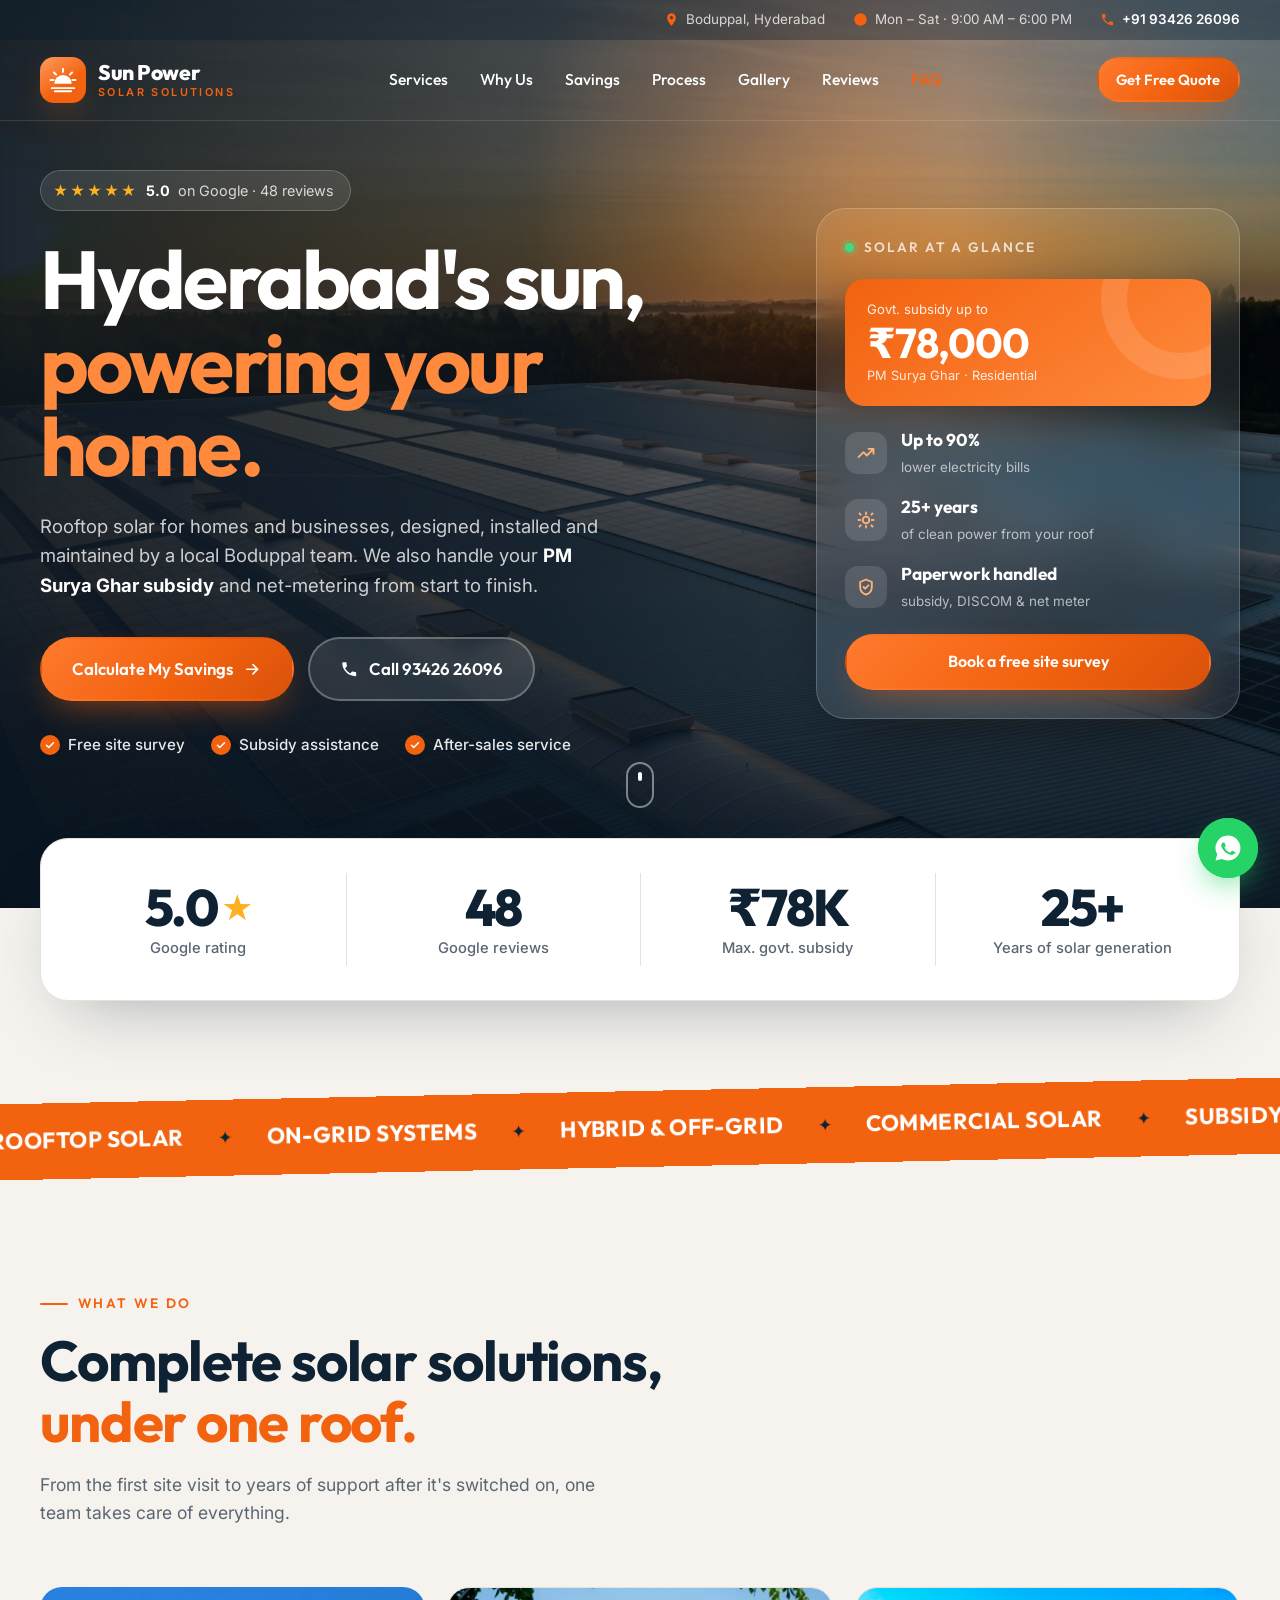
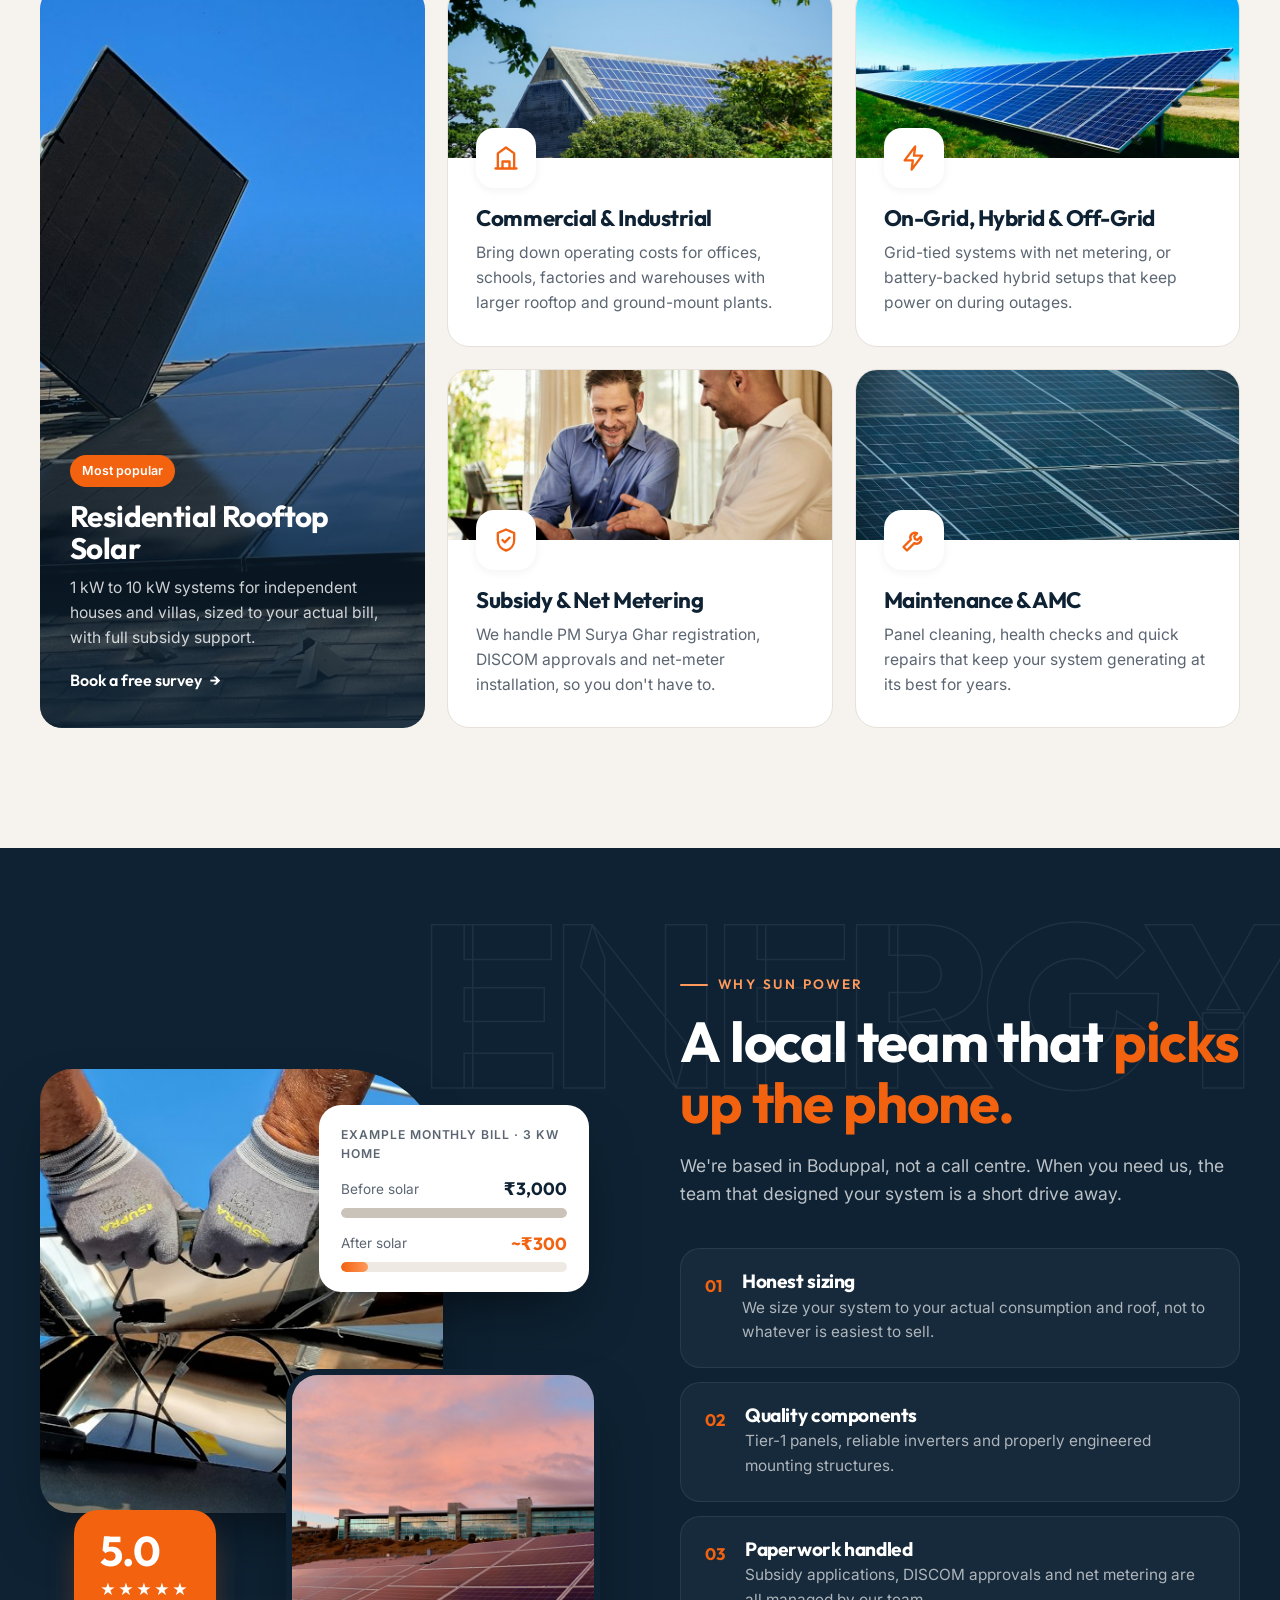
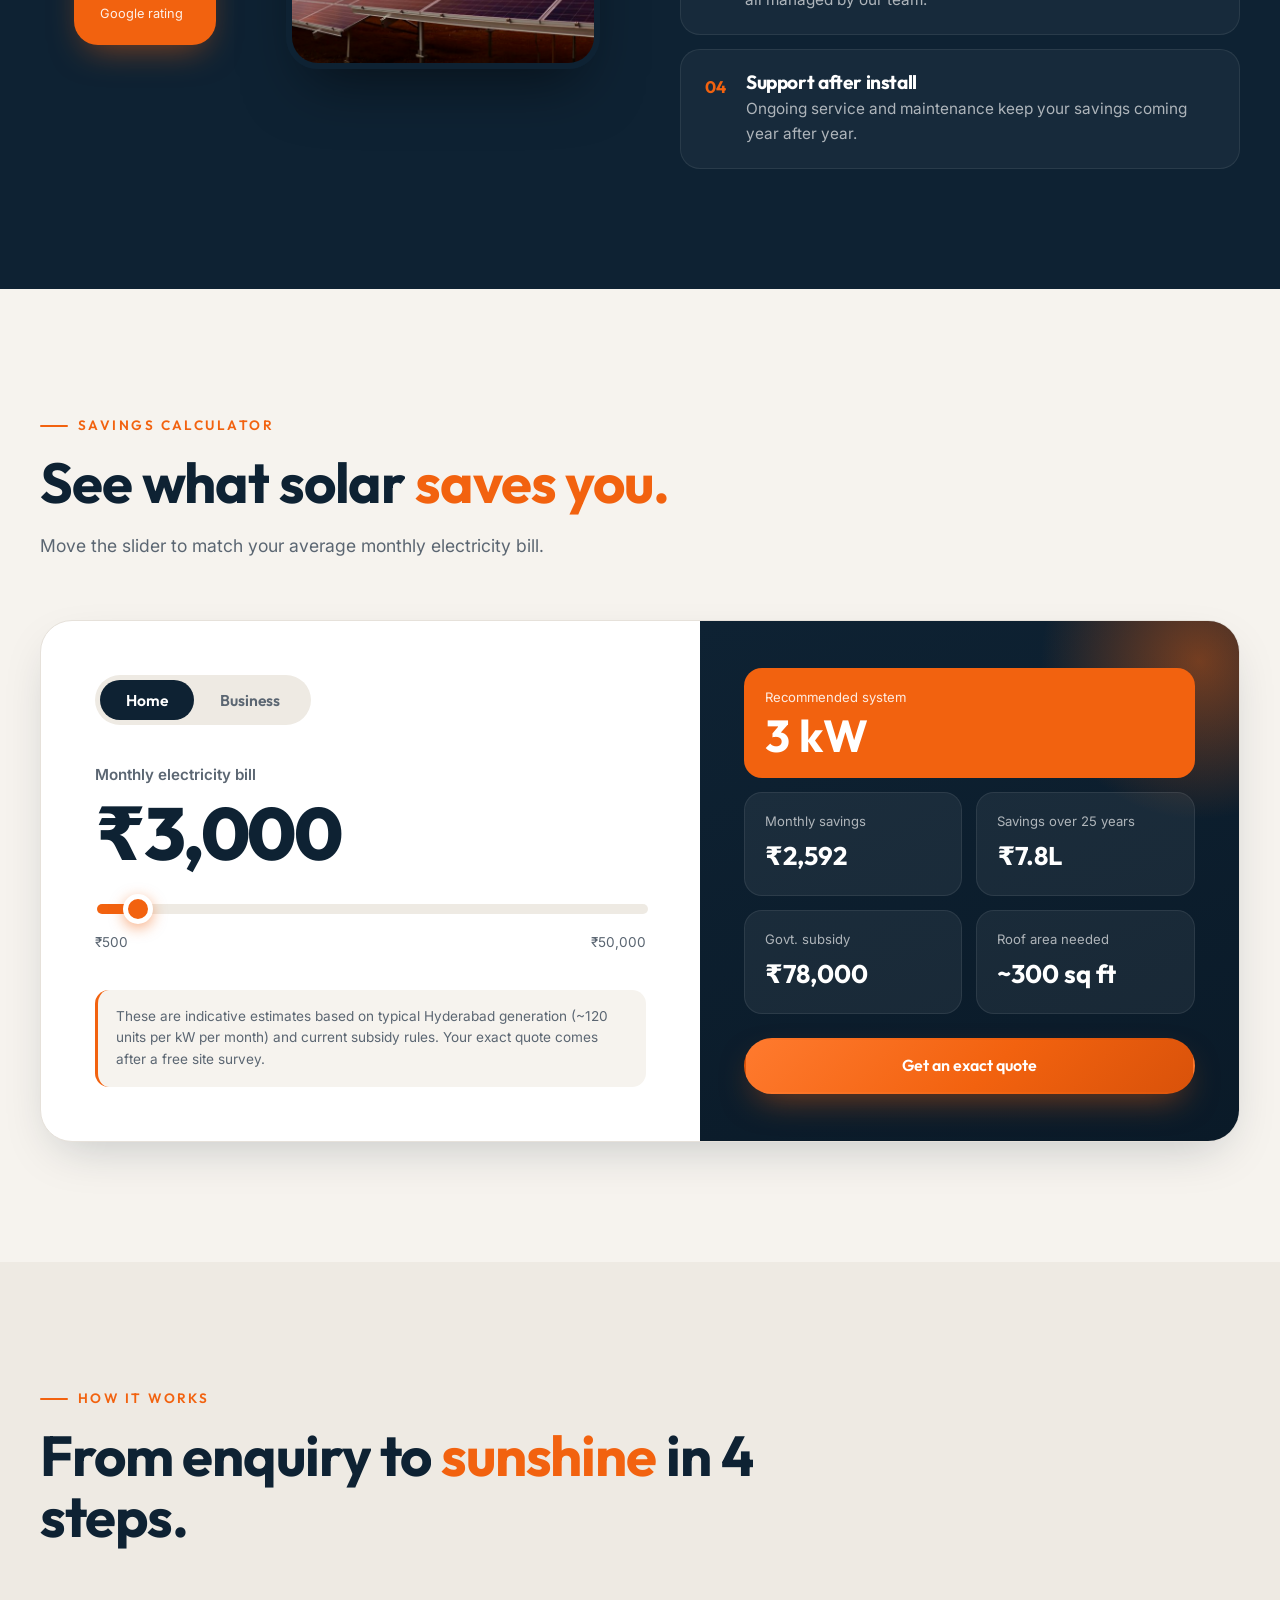
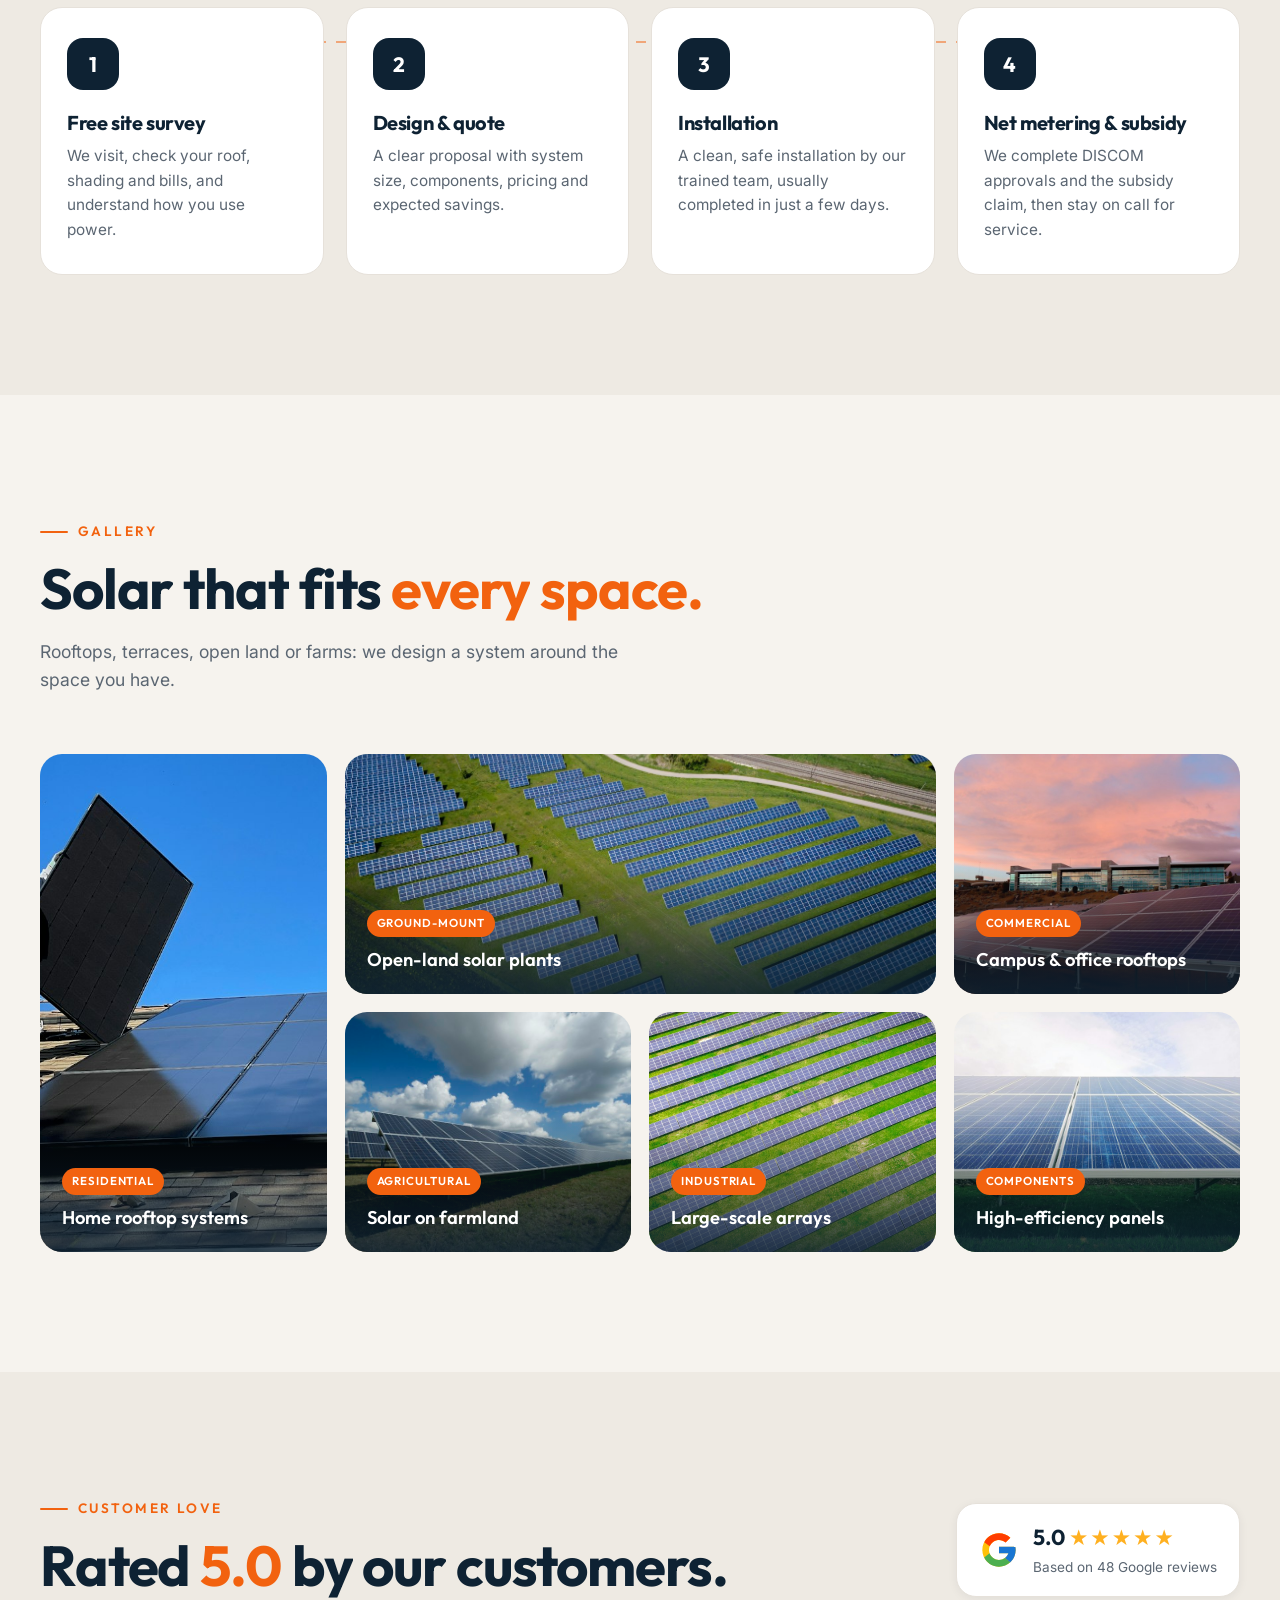
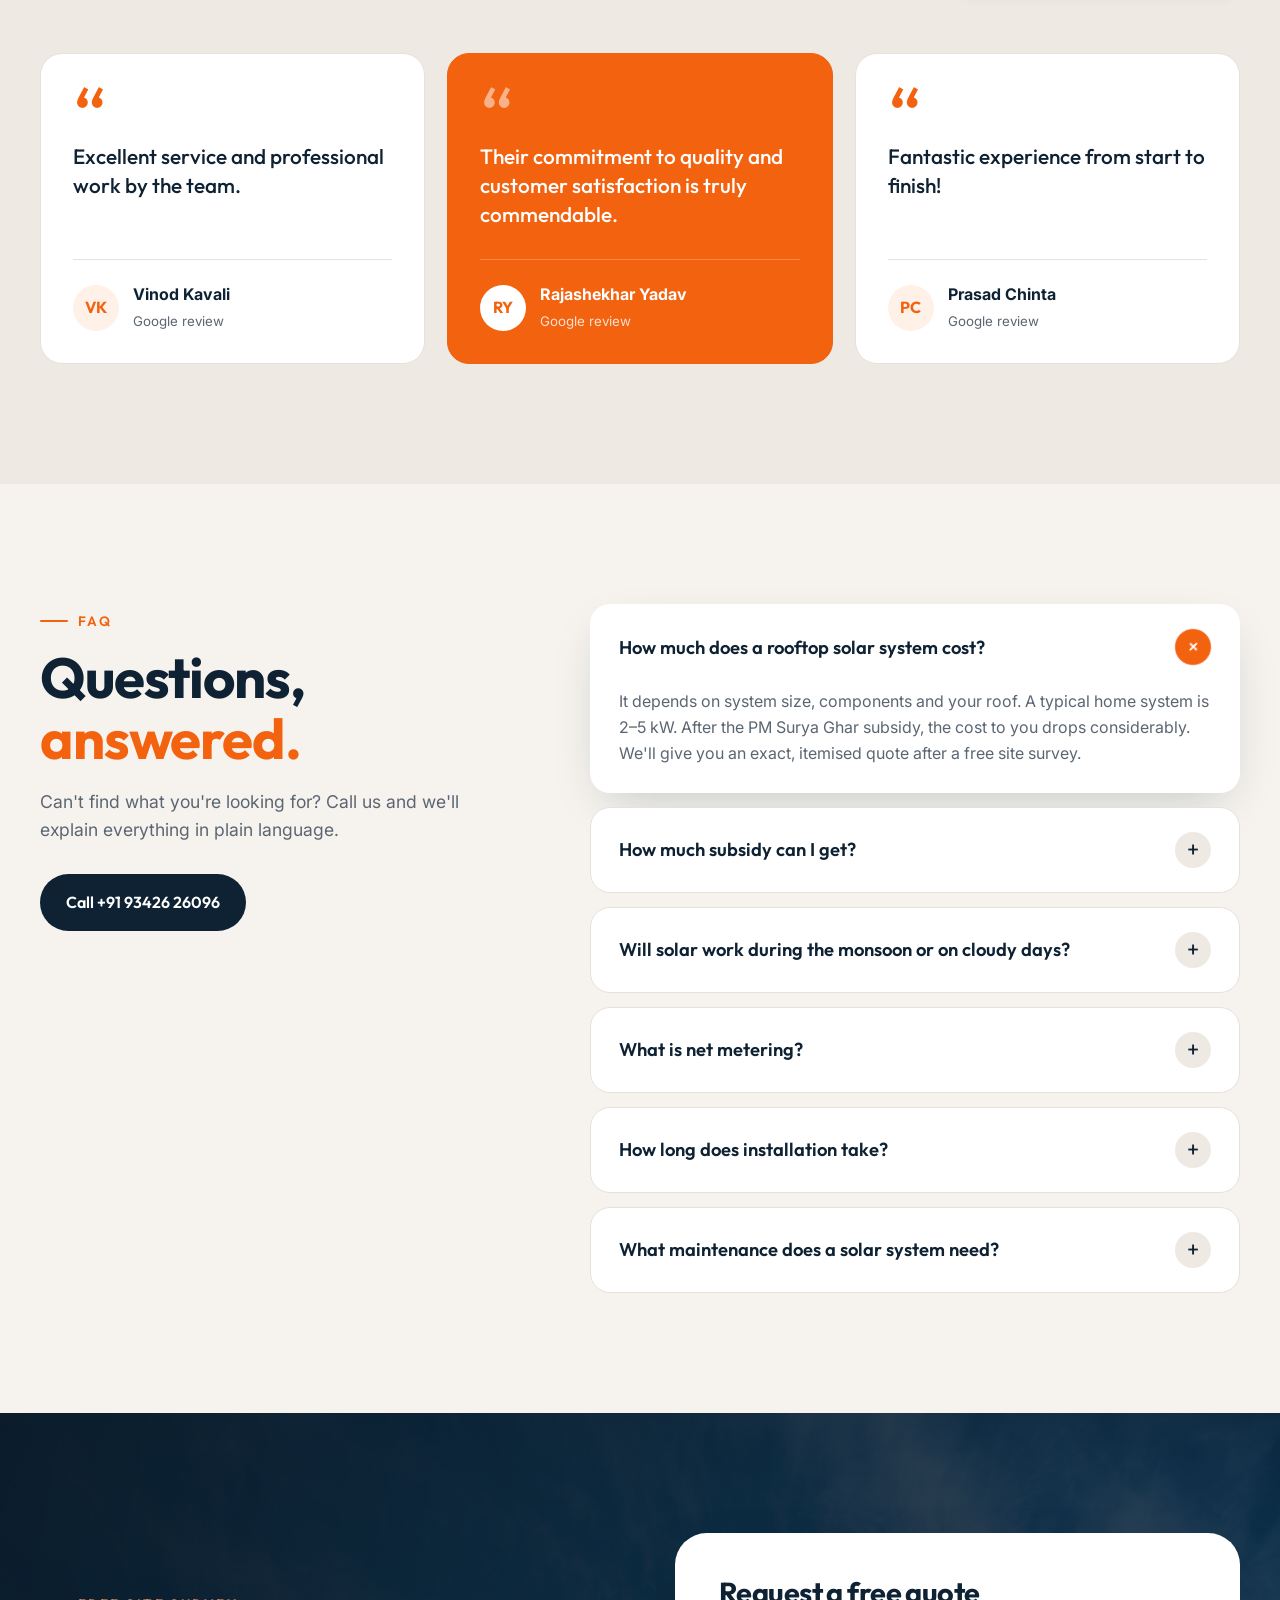
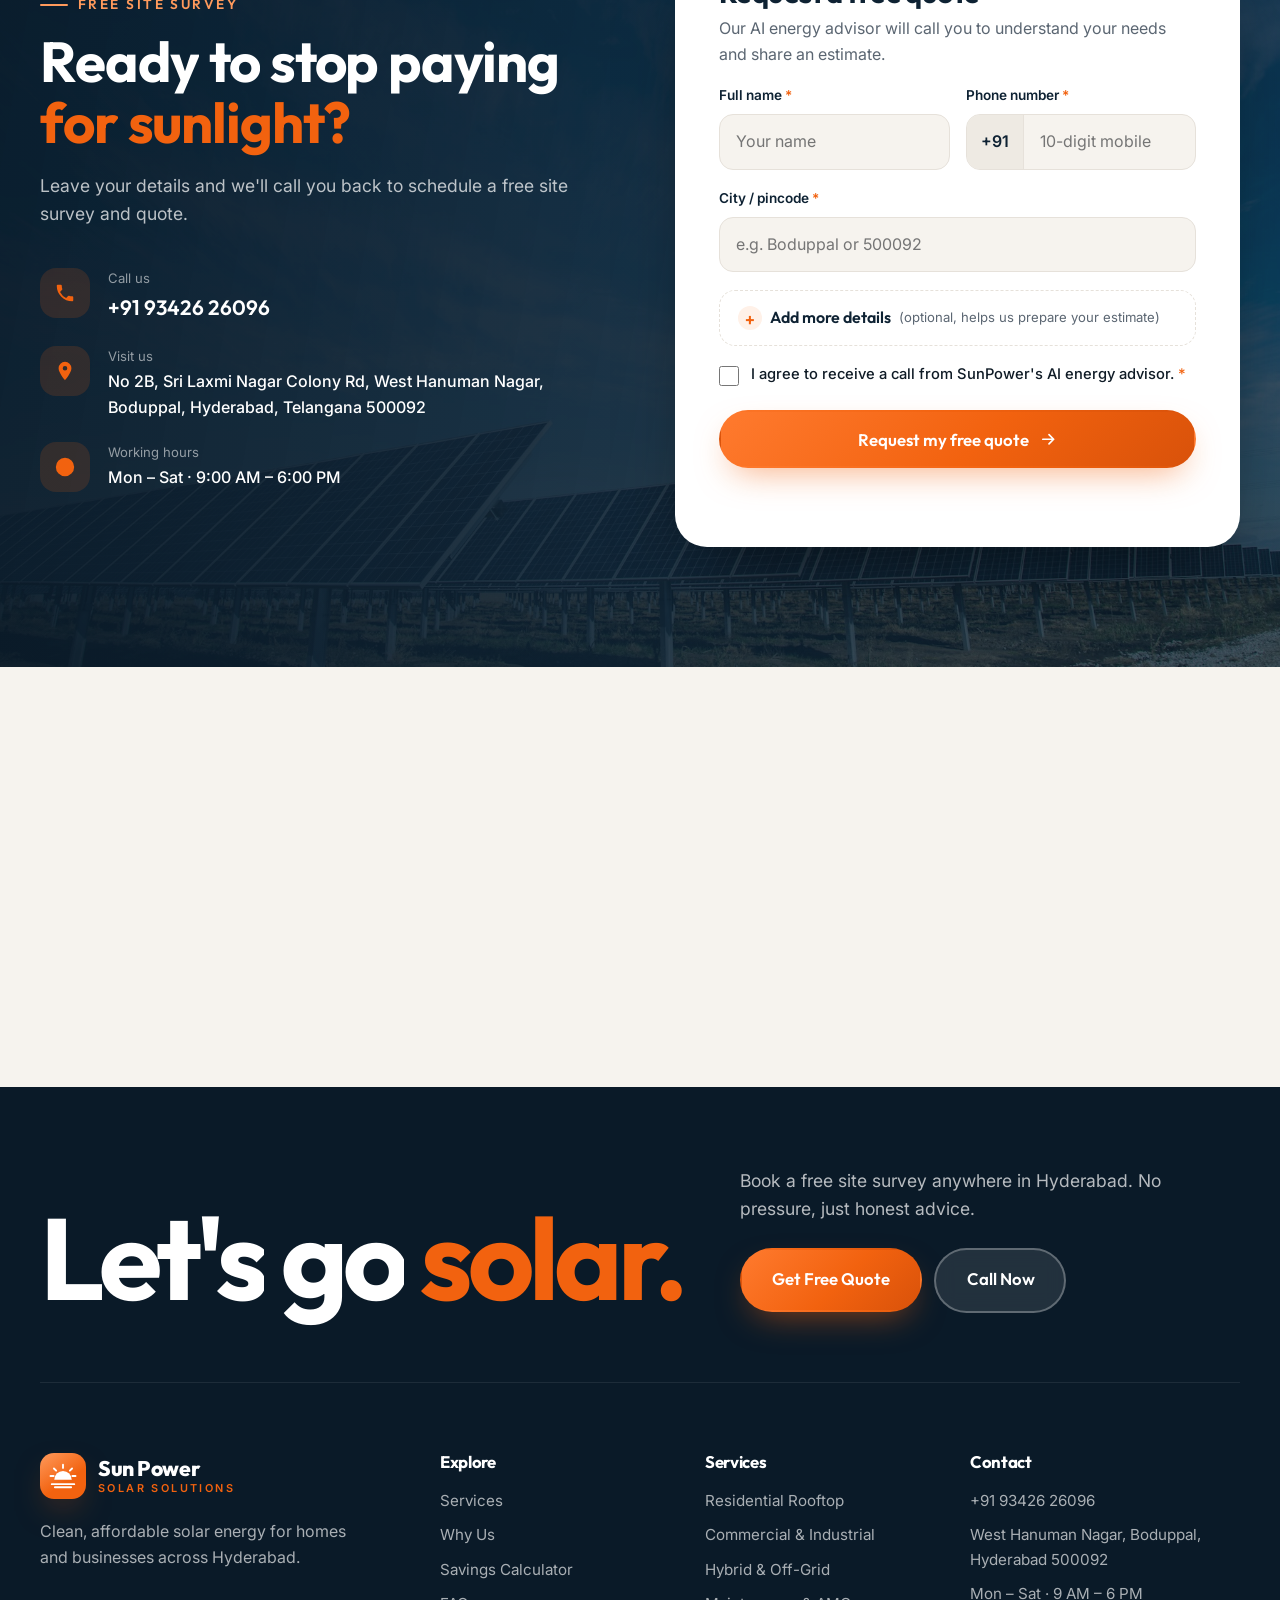
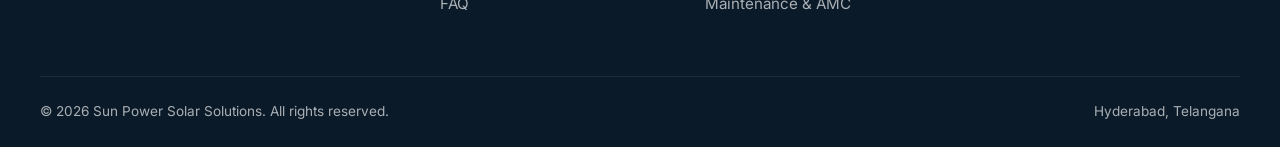
==== commit 8e7d027d: "Complete installation management system: orders to month-end, plus customer login Builds on the webs" ====
--- a/index.html
+++ b/index.html
@@ -10,7 +10,7 @@
   <link rel="preconnect" href="https://fonts.googleapis.com">
   <link rel="preconnect" href="https://fonts.gstatic.com" crossorigin>
   <link href="https://fonts.googleapis.com/css2?family=Outfit:wght@300;400;500;600;700;800&family=Inter:wght@400;500;600&display=swap" rel="stylesheet">
-  <link rel="stylesheet" href="styles.css?v=2">
+  <link rel="stylesheet" href="styles.css?v=3">
 </head>
 <body>
 
@@ -583,6 +583,10 @@
             <summary>Add more details <small>(optional, helps us prepare your estimate)</small></summary>
             <div class="form__more-body">
               <label>
+                <span>Full address</span>
+                <input type="text" name="address" autocomplete="street-address" maxlength="300" placeholder="House no, street, area">
+              </label>
+              <label>
                 <span>Email</span>
                 <input type="email" name="email" autocomplete="email" placeholder="For your estimate and quote PDF">
               </label>
--- a/styles.css
+++ b/styles.css
@@ -552,6 +552,7 @@
 .consent.is-invalid > span { color: #D93025; }
 /* Success state */
 .form.is-sent > :not(.form__success) { display: none; }
+.form__success[hidden] { display: none; }
 .form__success { display: grid; justify-items: center; text-align: center; gap: 14px; padding: 10px 0 4px; outline: none; animation: successIn .5s var(--ease) both; }
 @keyframes successIn { from { opacity: 0; transform: translateY(12px); } to { opacity: 1; transform: none; } }
 .tick { width: 76px; height: 76px; }
